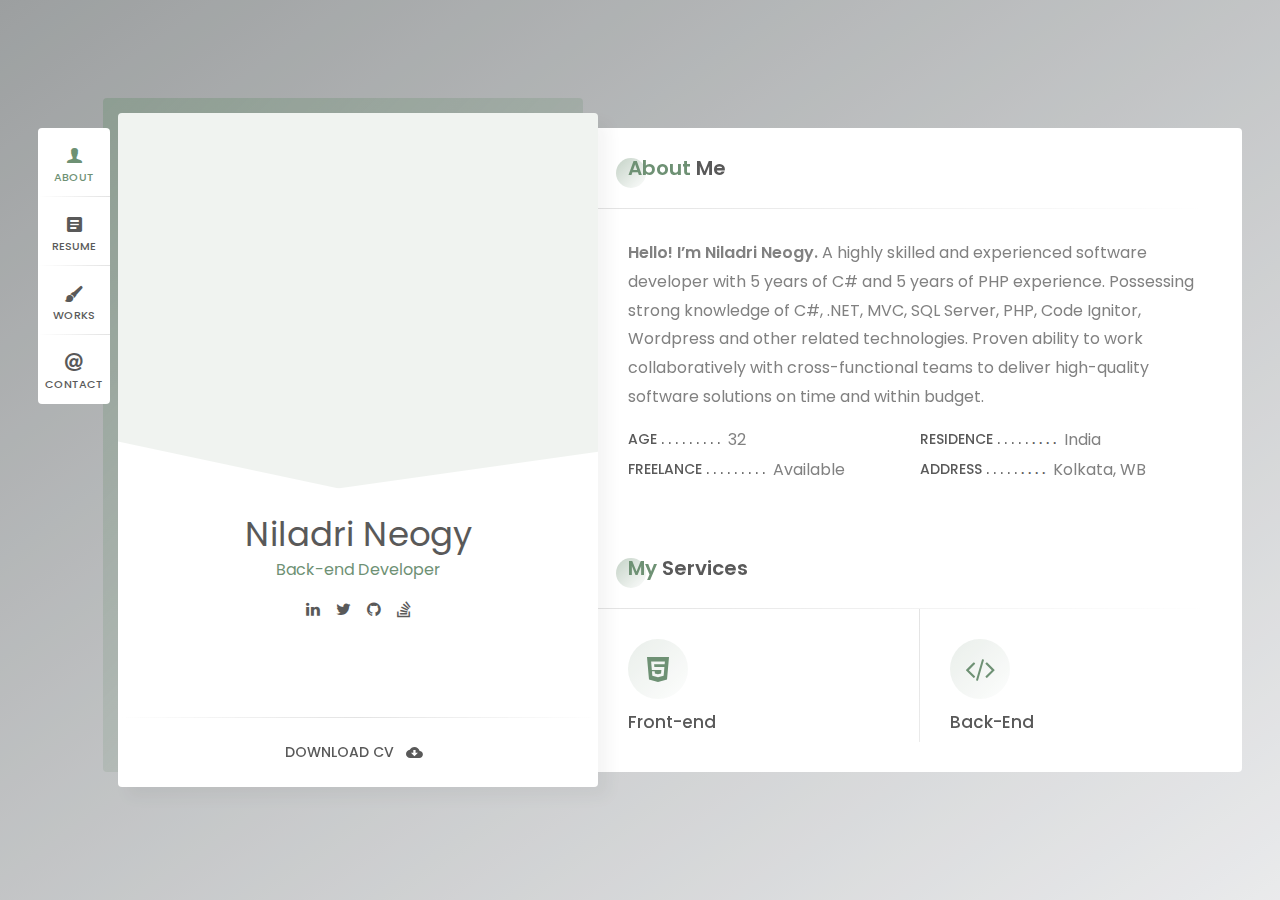
==== index.html @ ae6e9193 "1st commit" ====
<!DOCTYPE html>
<html lang="en">
<head>
	
	<!--
		Basic
	-->
	<meta charset="UTF-8" />
	<meta http-equiv="X-UA-Compatible" content="IE=edge"> 
	<title>Niladri Neogy</title>
	<meta name="viewport" content="width=device-width, initial-scale=1, maximum-scale=1" />
	<meta name="description" content="Niladri Neogy, a Web developer from kolkata" />
	<meta name="keywords" content="niladri, Niladri, niladari, Freelancer, developer, portfolio" />
	<meta name="author" content="Niladri" />
	
	<!--
		Load Fonts
	-->
	<link href="https://fonts.googleapis.com/css?family=Poppins:100,100i,200,200i,300,300i,400,400i,500,500i,600,600i,700,700i,800,800i,900,900i" rel="stylesheet">
	
	<!--
		Load CSS
	-->
	<link rel="stylesheet" href="css/basic.css" />
	<link rel="stylesheet" href="css/layout.css" />
	<!-- <link rel="stylesheet" href="css/blogs.css" /> -->
	<link rel="stylesheet" href="css/ionicons.css" />
	<link rel="stylesheet" href="css/magnific-popup.css" />
	<link rel="stylesheet" href="css/animate.css" />
	<!-- <link rel="stylesheet" href="css/owl.carousel.css" /> -->
	
	<link rel="stylesheet" href="https://cdnjs.cloudflare.com/ajax/libs/font-awesome/4.7.0/css/font-awesome.min.css">

	<!--
		Background Gradient
	-->
	<link rel="stylesheet" href="css/gradient.css" />
	
	<!--
		Template New-Skin
	-->
	<link rel="stylesheet" href="css/new-skin/new-skin.css" />

	<!--
		Template RTL
	-->
	<!--<link rel="stylesheet" href="css/rtl.css" />-->
	
	<!--
		Template Colors
	-->
	<link rel="stylesheet" href="css/demos/demo-3-colors.css" />
	<!--<link rel="stylesheet" href="css/template-colors/blue.css" />-->
	<!--<link rel="stylesheet" href="css/template-colors/orange.css" />-->
	<!--<link rel="stylesheet" href="css/template-colors/pink.css" />-->
	<!--<link rel="stylesheet" href="css/template-colors/purple.css" />-->
	<!--<link rel="stylesheet" href="css/template-colors/red.css" />-->

	<!--
		Template Dark
	-->
	<link rel="stylesheet" href="css/new-skin/classic-skin.css" />
	<!-- <link rel="stylesheet" href="css/template-dark/dark.css" /> -->
	

	<!--[if lt IE 9]>
	<script src="http://css3-mediaqueries-js.googlecode.com/svn/trunk/css3-mediaqueries.js"></script>
	<script src="http://html5shim.googlecode.com/svn/trunk/html5.js"></script>
	<![endif]-->
	
	<!--
		Favicons
	-->
	<link rel="shortcut icon" href="images/favicons/favicon.ico">
	


</head>

<body>
	<div class="page new-skin">
		
		<!-- preloader -->
		<div class="preloader">
			<div class="centrize full-width">
				<div class="vertical-center">
					<div class="spinner">
						<div class="double-bounce1"></div>
						<div class="double-bounce2"></div>
					</div>
				</div>
			</div>
		</div>

		<!-- background -->
		<div class="background gradient">
			<ul class="bg-bubbles">
      <li></li>
      <li></li>
      <li></li>
      <li></li>
      <li></li>
      <li></li>
      <li></li>
      <li></li>
      <li></li>
      <li></li>
    </ul>
		</div>

		<!--
			Container
		-->
		<div class="container opened" data-animation-in="fadeInUp" data-animation-out="fadeOutUp">

			<!--
				Header
			-->
			<header class="header">

				<!-- header profile -->
				<div class="profile">						
					<div class="title">Niladri Neogy</div>
					<div class="subtitle subtitle-typed">
						<div class="typing-title">
							<p>Back-end Developer</p>
							<p>C# Developer</p>
							<p>PHP Developer</p>
							<p>Freelancer</p>
							<p>Programmer</p>
						</div>
					</div>
				</div>

				<!-- menu btn -->
				<!--<a href="#" class="menu-btn"><span></span></a>-->

				<!-- menu -->
				<div class="top-menu">
					<ul>
						<li class="active">
							<a href="#about-card">
								<span class="icon ion-person"></span>
								<span class="link">About</span>
							</a>
						</li>
						<li>
							<a href="#resume-card">
								<span class="icon ion-android-list"></span>
								<span class="link">Resume</span>
							</a>
						</li>
						<li>
							<a href="#works-card">
								<span class="icon ion-paintbrush"></span>
								<span class="link">Works</span>
							</a>
						</li>
						<!-- <li>
							<a href="#blog-card">
								<span class="icon ion-chatbox-working"></span>
								<span class="link">Blog</span>
							</a>
						</li> -->
						<li>
							<a href="#contacts-card">
								<span class="icon ion-at"></span>
								<span class="link">Contact</span>
							</a>
						</li>
					</ul>
				</div>

			</header>

			<!--
				Card - Started
			-->
			<div class="card-started" id="home-card">

				<!--
					Profile
				-->
				<div class="profile no-photo">

					<!-- profile image -->
					<!-- <div class="slide" style="background-image: url(images/profile2.jpg);"></div> -->
					<div class="slide" style="background-image: url(images/Niladri.jpg);"></div>

					<!-- profile titles -->
					<div class="title">Niladri Neogy</div>
					<!--<div class="subtitle">Web Designer</div>-->
					<div class="subtitle subtitle-typed">
						<div class="typing-title">
							<p>Back-end Developer</p>
							<p>C# Developer</p>
							<p>PHP Developer</p>
							<p>Freelancer</p>
							<p>Programmer</p>
							<p>Front-end Developer</p>
						</div>
					</div>

					<!-- profile socials -->
					<div class="social">
						<a target="_blank" href="https://www.linkedin.com/in/niladri-neogy-2120824b/"><span class="fa fa-linkedin"></span></a>
						<a target="_blank" href="https://twitter.com/"><span class="fa fa-twitter"></span></a>
						<a target="_blank" href="https://github.com/nilneo1990"><span class="fa fa-github"></span></a>
						<a target="_blank" href="https://stackoverflow.com/users/20175307/niladri-neogy"><span class="fa fa-stack-overflow"></span></a>
					</div>
					
					<!-- profile buttons -->
					<div class="lnks">
						<a href="Niladri Neogy.pdf" target="_blank" class="lnk">
							<span class="text">Download CV</span>
							<span class="ion ion-android-download"></span>
						</a>
						<!-- <a href="#contacts-card" class="lnk discover">
							<span class="text">Contact Me</span>
						</a> -->
					</div>

				</div>

			</div>

			<!-- 
				Card - About
			-->
			<div class="card-inner animated active" id="about-card">
				<div class="card-wrap">

					<!-- 
						About 
					-->
					<div class="content about">

						<!-- title -->
						<div class="title">About Me</div>

						<!-- content -->
						<div class="row">
							<div class="col col-d-6 col-t-6 col-m-12 border-line-v">
								<div class="text-box">
									<p>
										<strong>Hello! I’m Niladri Neogy.</strong>
										A highly skilled and experienced software developer with 5 years of C# and 5 years of PHP experience. Possessing strong knowledge of C#, .NET, MVC, SQL Server, PHP, Code Ignitor, Wordpress and other related technologies. Proven ability to work collaboratively with cross-functional teams to deliver high-quality software solutions on time and within budget.
									</p>
								</div>
							</div>
							<div class="col col-d-6 col-t-6 col-m-12 border-line-v">
								<div class="info-list">
									<ul>
										<li><strong>Age . . . . .</strong> 32</li>
										<li><strong>Residence . . . . .</strong> India</li>
										<li><strong>Freelance . . . . .</strong> Available</li>
										<li><strong>Address . . . . .</strong> Kolkata, WB</li>
									</ul>
								</div>
							</div>
							<div class="clear"></div>
						</div>

					</div>

					<!--
						Services
					-->
					<div class="content services">

						<!-- title -->
						<div class="title">My Services</div>

						<!-- content -->
						<div class="row service-items border-line-v">
							<!-- service item -->
							<div class="col col-d-6 col-t-6 col-m-12 border-line-h">
								<div class="service-item">
									<div class="icon">
										<span class="fa fa-html5"></span>
									</div>
									<div class="name">
										<span >
										Front-end								</span>
									</div>
									<div class="desc">
										<div >
											<p>A modern and mobile-ready website can help you achieve your marketing objectives.</p>
										</div>
									</div>
								</div>
							</div>
							<!-- service item -->
							<div class="col col-d-6 col-t-6 col-m-12 border-line-h">
								<div class="service-item">
									<div class="icon">
										<span class="fa fa-code"></span>
									</div>
									<div class="name">
										<span >
										Back-End								</span>
									</div>
									<div class="desc">
										<div >
											<p>UI/UX focus on the user, frontend focus on the settings of the user, and backend focus on the data.</p>
										</div>
									</div>
								</div>
							</div>
							<!-- service item -->
							<div class="col col-d-6 col-t-6 col-m-12 border-line-h">
								<div class="service-item">
									<div class="icon">
										<span class="fa fa-server"></span>
									</div>
									<div class="name">
										<span >
										Server Management								</span>
									</div>
									<div class="desc">
										<div >
											<p>Configure aws server for proper application hosting.</p>
										</div>
									</div>
								</div>
							</div>
							<!-- service item -->
							<div class="col col-d-6 col-t-6 col-m-12 border-line-h">
								<div class="service-item">
									<div class="icon">
										<span class="fa fa-shield"></span>
									</div>
									<div class="name">
										<span >
										Security								</span>
									</div>
									<div class="desc">
										<div >
											<p>Security consultants can check the code and scan for vulnerabilities.	</p>						
										</div>
									</div>
								</div>
							</div>
						</div>
						<div class="clear"></div>

					</div>

					
					<!--
						Fun Fact
					-->
					<div class="content fuct">

						<!-- title -->
						<div class="title">Other Fact</div>

						<!-- content -->
						<div class="row fuct-items">

							<!-- fuct item -->
							<div class="col col-d-3 col-t-3 col-m-6 border-line-v">
								<div class="fuct-item">
									<div class="icon"><span class="fa fa-music"></span></div>
									<div class="name">15000 hours of gaming</div>
								</div>
							</div>

							<!-- fuct item -->
							<div class="col col-d-3 col-t-3 col-m-6 border-line-v">
								<div class="fuct-item">
									<div class="icon"><span class="fa fa-trophy"></span></div>
									<div class="name">Scrum Master</div>
								</div>
							</div>

							<!-- fuct item -->
							<div class="col col-d-3 col-t-3 col-m-6 border-line-v">
								<div class="fuct-item">
									<div class="icon"><span class="fa fa-thumbs-up"></span></div>
									<div class="name">1 000 Glass of Thums Up</div>
								</div>
							</div>

							<!-- fuct item -->
							<div class="col col-d-3 col-t-3 col-m-6 border-line-v">
								<div class="fuct-item">
									<div class="icon"><span class="fa fa-motorcycle"></span></div>
									<div class="name">Bike Rider</div>
								</div>
							</div>

							<div class="clear"></div>
						</div>

					</div>

				</div>
			</div>

			<!--
				Card - Resume
			-->
			<div class="card-inner" id="resume-card">
				<div class="card-wrap">

					<!--
						Resume
					-->
					<div class="content resume">

						<!-- title -->
						<div class="title">Resume</div>

						<!-- content -->
						<div class="row">

							<!-- experience -->
							<div class="col col-d-6 col-t-6 col-m-12 border-line-v">
								<div class="resume-title border-line-h">
									<div class="icon"><i class="fa fa-briefcase"></i></div>
									<div class="name">Experience</div>
								</div>
								<div class="resume-items">
									<div class="resume-item border-line-h active">
										<div class="date">Sep’18 – Present</div>
										<div class="name">Team Lead</div>
										<div class="company">Shriram Insight Share Broker Limited</div>
										<p>
											Lead C# team, deliver high-quality code, meet project deadlines.
										</p>
									</div>
									<div class="resume-item border-line-h">
										<div class="date">May’17 – Aug’18</div>
										<div class="name">Php Developer</div>
										<div class="company">Express Atmospheric Science and Research PVT. LTD</div>
										<p>
											Developed and maintained PHP web applications in a product company.
										</p>
									</div>
									<div class="resume-item">
										<div class="date">June’15 – April'17</div>
										<div class="name">Project Manager</div>
										<div class="company">4I BRANDZ</div>
										<p>
											Monitored technical aspects of the bank-end delivery for several projects.
										</p>
									</div>
									<div class="resume-item">
										<div class="date">Sept’13 – May’15</div>
										<div class="name">Member Software Trainee Engineer</div>
										<div class="company">Aasa Globsys</div>
										<p>
											Optimize website performance using latest technology.
										</p>
									</div>
								</div>
							</div>

							<!-- education -->
							<div class="col col-d-6 col-t-6 col-m-12 border-line-v">
								<div class="resume-title border-line-h">
									<div class="icon"><i class="fa fa-university"></i></div>
									<div class="name">Education</div>
								</div>
								<div class="resume-items">
									<div class="resume-item border-line-h">
										<div class="date">2009-2013</div>
										<div class="name">West Bengal University of Technology</div>
										<div class="company">Pailan College of Management and Technology</div>
										<p>
											Bachelor's Degree in Computer Science at Pailan College of Management and Technology, Kolkata, West Bengal
										</p>
									</div>
									<div class="resume-item border-line-h">
										<div class="date">2012 - 2013</div>
										<div class="name">J2EE Course</div>
										<div class="company">CMC Kolkata</div>
										<p>
											Coursework - Learning servlet, JSP
										</p>
									</div>
									<div class="resume-item border-line-h">
										<div class="date">2010 - 2011</div>
										<div class="name">Python Course</div>
										<div class="company">Kolakta</div>
										<p>
											Coursework - Learning Python programing language
										</p>
									</div>
									<div class="resume-item border-line-h">
										<div class="date">2010 - 2011</div>
										<div class="name">Web Course</div>
										<div class="company">Kolakta</div>
										<p>
											Coursework - Learning HTML, CSS, JavaScript
										</p>
									</div>
									
									
								</div>
							</div>

							<div class="clear"></div>
						</div>

					</div>

					<!--
						Skills
					-->
					<div class="content skills">

						<!-- title -->
						<div class="title">My Skills</div>
					
						<!-- content -->
						<div class="row">

							<!-- skill item -->
							<div class="col col-d-6 col-t-6 col-m-12 border-line-v">
								<div class="skills-list circles">
									<div class="skill-title border-line-h">
										<div class="icon"><i class="fa fa-code"></i></div>
										<div class="name">Coding</div>
									</div>
									<ul>
										<li> 
											<div class="name">C# / .Net</div>
											<div class="progress p90">
												<span>90%</span>
											</div>
										</li>
										<li> 
											<div class="name">PHP / MYSQL</div>
											<div class="progress p95">
												<span>95%</span>
											</div>
										</li>
										<li> 
											<div class="name">JavaScript</div>
											<div class="progress p80">
												<span>80%</span>
											</div>
										</li>
										<li> 
											<div class="name">HTML / CSS</div>
											<div class="progress p85">
												<span>85%</span>
											</div>
										</li>
									</ul>
								</div>
							</div>

							<!-- skill item -->
							<div class="col col-d-6 col-t-6 col-m-12 border-line-v">
								<div class="skills-list list">
									<div class="skill-title border-line-h">
										<div class="icon"><i class="fa fa-list"></i></div>
										<div class="name">Knowledge</div>
									</div>
									<ul>
										<li> 
											<div class="name">Website hosting</div>
										</li>
										<li> 
											<div class="name">C# / PHP Development</div>
										</li>
										<li> 
											<div class="name">AWS Server Management</div>
										</li>
										<li> 
											<div class="name">SEO Optimize</div>
										</li>
										<li> 
											<div class="name">Responsive and mobile-ready</div>
										</li>
										<li> 
											<div class="name">HTML, CSS, jQuery</div>
										</li>
										<li> 
											<div class="name">Scrum Master</div>
										</li>
										<li> 
											<div class="name">Docker</div>
										</li>
									</ul>
								</div>
							</div>

							<!-- skill item -->
							<div class="col col-d-6 col-t-6 col-m-12 border-line-v">
								<div class="skills-list">
									<div class="skill-title border-line-h">
										<div class="icon"><i class="fa fa-paint-brush"></i></div>
										<div class="name">Front-end</div>
									</div>
									<ul>
										<li class="border-line-h"> 
											<div class="name">React</div>
											<div class="progress">
												<div class="percentage" style="width:50%;"></div>
											</div>
										</li>
										<li class="border-line-h"> 
											<div class="name">jQuery</div>
											<div class="progress">
												<div class="percentage" style="width:75%;"></div>
											</div>
										</li>
										<li>
											<div class="name">HTML</div>
											<div class="progress">
												<div class="percentage" style="width:85%;"></div>
											</div>
										</li>
									</ul>
								</div>
							</div>

							<!-- skill item -->
							<div class="col col-d-6 col-t-6 col-m-12 border-line-v">
								<div class="skills-list dotted">
									<div class="skill-title border-line-h">
										<div class="icon"><i class="fa fa-flag"></i></div>
										<div class="name">Languages</div>
									</div>
									<ul>
										<li class="border-line-h"> 
											<div class="name">English</div>
											<div class="progress">
												<div class="percentage" style="width:90%;"></div>
											</div>
										</li>
										<li class="border-line-h"> 
											<div class="name">Hindi</div>
											<div class="progress">
												<div class="percentage" style="width:75%;"></div>
											</div>
										</li>
										<li class="border-line-h"> 
											<div class="name">Bengali</div>
											<div class="progress">
												<div class="percentage" style="width:90%;"></div>
											</div>
										</li>
									</ul>
								</div>
							</div>
							
							<div class="clear"></div>
						</div>
						
					</div>

					<!-- Quote -->
					<div class="content quote">

						<!-- title -->
						<div class="title">
							<span >Quote</span>
						</div>

						<!-- content -->
						<!-- <div class="row">
							<div class="col col-d-12 col-t-12 col-m-12 border-line-v">
								<div class="revs-item">
									<div class="text">
										<div >
											Lorem ipsum dolor sit amet, consectetur adipiscing elit. Lorem ipsum dolor sit amet, consectetur adipiscing elit.							
										</div>
									</div>
									<div class="user">
										<div class="img">
											<img src="images/profile.png" alt="Ryan Adlard" />
										</div>
										<div class="info">
											<div class="name">Ryan Adlard</div>
											<div class="company">Web Designer</div>
										</div>
										<div class="clear"></div>
									</div>
								</div>
							</div>
							<div class="clear"></div>
						</div> -->

					</div>

				</div>
			</div>

			<!--
				Card - Works
			-->
			<div class="card-inner" id="works-card">
				<div class="card-wrap">

					<!--
						Works
					-->
					<div class="content works">

						<!-- title -->
						<div class="title">Freelance Works</div>

						<!-- filters -->
						<div class="filter-menu filter-button-group">
							<div class="f_btn active">
								<label><input type="radio" name="fl_radio" value="grid-item" />All</label>
							</div>
							<div class="f_btn">
								<label><input type="radio" name="fl_radio" value="c#" />C#</label>
							</div>
							<div class="f_btn">
								<label><input type="radio" name="fl_radio" value="php" />PHP</label>
							</div>
							<div class="f_btn">
								<label><input type="radio" name="fl_radio" value="api" />API</label>
							</div>
							<!-- <div class="f_btn">
								<label><input type="radio" name="fl_radio" value="music" />Music</label>
							</div>
							<div class="f_btn">
								<label><input type="radio" name="fl_radio" value="design" />Content</label>
							</div> -->
						</div>

						<!-- content -->
						<div class="row grid-items border-line-v">

							<!-- work item c# -->
							<div class="col col-d-6 col-t-6 col-m-12 grid-item c# border-line-h">
								<div class="box-item">
									<div class="image">
										<a href="images/works/GetClips.png" class="has-popup-image">
											<img src="images/works/GetClips_small.png" alt="" />
											<span class="info">
												<span class="ion ion-image"></span>
											</span>
										</a>
									</div>
									<div class="desc">
										<a href="images/works/GetClips.png" class="name has-popup-image">Twitch Clips downloader</a>
										<div class="category">C#</div>
									</div>
								</div>
							</div>

							<!-- work item php -->
							<div class="col col-d-6 col-t-6 col-m-12 grid-item php border-line-h">
								<div class="box-item">
									<div class="image">
										<a href="images/works/Hiseb.png" class="has-popup-video">
											<img src="images/works/Hiseb_login.png" alt="" />
											<span class="info">
												<span class="ion ion-videocamera"></span>
											</span>
										</a>
									</div>
									<div class="desc">
										<a href="images/works/Hiseb.png" class="name has-popup-video">Accounting Application</a>
										<div class="category">PHP</div>
									</div>
								</div>
							</div>

							<!-- work item music -->
							<div class="col col-d-6 col-t-6 col-m-12 grid-item music border-line-h">
								<div class="box-item">
									<div class="image">
										<a href="https://w.soundcloud.com/player/?visual=true&url=http%3A%2F%2Fapi.soundcloud.com%2Ftracks%2F221650664&show_artwork=true" class="has-popup-music">
											<img src="images/works/work3.jpg" alt="" />
											<span class="info">
												<span class="ion ion-music-note"></span>
											</span>
										</a>
									</div>
									<div class="desc">
										<a href="index-new-demo-3.html#" class="name has-popup">Staircase</a>
										<div class="category">Music</div>
									</div>
								</div>
							</div>

							<!-- work item design -->
							<div class="col col-d-6 col-t-6 col-m-12 grid-item design border-line-h">
								<div class="box-item">
									<div class="image">
										<a href="#popup-1" class="has-popup-media">
											<img src="images/works/work4.jpg" alt="" />
											<span class="info">
												<span class="ion ion-images"></span>
											</span>
										</a>
									</div>
									<div class="desc">
										<a href="index.html#popup-1" class="name has-popup-media">Mobile Application</a>
										<div class="category">Content</div>
									</div>
									<div id="popup-1" class="popup-box mfp-fade mfp-hide">
										<div class="content">
											<div class="image">
												<!-- <img src="images/works/work4.jpg" alt=""> -->
											</div>
											<div class="desc">
												<div class="post-box">
													<h1>Mobile Application</h1>						
													<div class="blog-detail">Design</div>
													<div class="blog-content">
														<p>
															So striking at of to welcomed resolved. Northward by described up household therefore 
															attention. Excellence decisively nay man yet impression for contrasted remarkably.
														</p>
														<p>
															Forfeited you engrossed but gay sometimes explained. Another as studied it to evident. 
															Merry sense given he be arise. Conduct at an replied removal an amongst. Remaining 
															determine few her two cordially admitting old.
														</p>
														<blockquote>
															Vestibulum ante ipsum primis in faucibus orci luctus et ultrices posuere cubilia 
															Curae; Pellentesque suscipit.
														</blockquote>
														<p>
															Tiled say decay spoil now walls meant house. My mr interest thoughts screened of outweigh 
															removing. Evening society musical besides inhabit ye my. Lose hill well up will he over on. 
															Increasing sufficient everything men him admiration unpleasing sex.
														</p>
														<ul class="list-style">
															<li>Greatest properly off ham exercise all.</li>
															<li>Unsatiable invitation its possession nor off.</li>
															<li>All difficulty estimating unreserved increasing the solicitude.</li>
														</ul>
														<p>
															Unpleasant astonished an diminution up partiality. Noisy an their of meant. Death means 
															up civil do an offer wound of.
														</p>
													</div>
													<a href="index-new-demo-3.html#" class="button">
														<span class="text">View Project</span>
														<span class="arrow"></span>
													</a>
												</div>
											</div>
										</div>
									</div>
								</div>
							</div>

							<!-- work item photo -->
							<div class="col col-d-6 col-t-6 col-m-12 grid-item gallery border-line-h">
								<div class="box-item">
									<div class="image">
										<a href="index-new-demo-3.html#gallery-1" class="has-popup-gallery">
											<img src="images/works/work5.jpg" alt="" />
											<span class="info">
												<span class="ion ion-images"></span>
											</span>
										</a>
										<div id="gallery-1" class="mfp-hide">
											<a href="images/works/work6.jpg"></a>
											<a href="images/works/work1.jpg"></a>
											<a href="images/works/work5.jpg"></a>
										</div>
									</div>
									<div class="desc">
										<a href="images/works/work5.jpg" class="name has-popup-image">Gereal Travels</a>
										<div class="category">Gallery</div>
									</div>
								</div>
							</div>

							<!-- work item music -->
							<div class="col col-d-6 col-t-6 col-m-12 grid-item music border-line-h">
								<div class="box-item">
									<div class="image">
										<a href="https://w.soundcloud.com/player/?visual=true&url=http%3A%2F%2Fapi.soundcloud.com%2Ftracks%2F221650664&show_artwork=true" class="has-popup-music">
											<img src="images/works/work8.jpg" alt="" />
											<span class="info">
												<span class="ion ion-music-note"></span>
											</span>
										</a>
									</div>
									<div class="desc">
										<a href="index-new-demo-3.html#" class="name has-popup">Daylight Entrance</a>
										<div class="category">Music</div>
									</div>
								</div>
							</div>

							<!-- work item video -->
							<div class="col col-d-6 col-t-6 col-m-12 grid-item video border-line-h">
								<div class="box-item">
									<div class="image">
										<a href="https://vimeo.com/97102654" class="has-popup-video">
											<img src="images/works/work6.jpg" alt="" />
											<span class="info">
												<span class="ion ion-videocamera"></span>
											</span>
										</a>
									</div>
									<div class="desc">
										<a href="https://vimeo.com/97102654" class="name has-popup-video">Architecture</a>
										<div class="category">Video</div>
									</div>
								</div>
							</div>

							<!-- work item design -->
							<div class="col col-d-6 col-t-6 col-m-12 grid-item design border-line-h">
								<div class="box-item">
									<div class="image">
										<a href="index-new-demo-3.html#popup-2" class="has-popup-media">
											<img src="images/works/work7.jpg" alt="" />
											<span class="info">
												<span class="ion ion-images"></span>
											</span>
										</a>
									</div>
									<div class="desc">
										<a href="index-new-demo-3.html#popup-2" class="name has-popup-media">Social Website</a>
										<div class="category">Content</div>
									</div>
									<div id="popup-2" class="popup-box mfp-fade mfp-hide">
										<div class="content">
											<div class="image">
												<img src="images/works/work7.jpg" alt="">
											</div>
											<div class="desc">
												<div class="post-box">
													<h1>Mobile Application</h1>						
													<div class="blog-detail">Design</div>
													<div class="blog-content">
														<p>
															So striking at of to welcomed resolved. Northward by described up household therefore 
															attention. Excellence decisively nay man yet impression for contrasted remarkably.
														</p>
														<p>
															Forfeited you engrossed but gay sometimes explained. Another as studied it to evident. 
															Merry sense given he be arise. Conduct at an replied removal an amongst. Remaining 
															determine few her two cordially admitting old.
														</p>
														<blockquote>
															Vestibulum ante ipsum primis in faucibus orci luctus et ultrices posuere cubilia 
															Curae; Pellentesque suscipit.
														</blockquote>
														<p>
															Tiled say decay spoil now walls meant house. My mr interest thoughts screened of outweigh 
															removing. Evening society musical besides inhabit ye my. Lose hill well up will he over on. 
															Increasing sufficient everything men him admiration unpleasing sex.
														</p>
														<ul class="list-style">
															<li>Greatest properly off ham exercise all.</li>
															<li>Unsatiable invitation its possession nor off.</li>
															<li>All difficulty estimating unreserved increasing the solicitude.</li>
														</ul>
														<p>
															Unpleasant astonished an diminution up partiality. Noisy an their of meant. Death means 
															up civil do an offer wound of.
														</p>
													</div>
													<a href="index-new-demo-3.html#" class="button">
														<span class="text">View Project</span>
														<span class="arrow"></span>
													</a>
												</div>
											</div>
										</div>
									</div>
								</div>
							</div>

							<div class="clear"></div>
						</div>

					</div>

				</div>
			</div>

			<!--
				Card - Contacts
			-->
			<div class="card-inner contacts" id="contacts-card">
				<div class="card-wrap">

					<!--
						Conacts Info
					-->
					<div class="content contacts">

						<!-- title -->
						<div class="title">Get in Touch</div>

						<!-- content -->
						<div class="row">
							<div class="col col-d-12 col-t-12 col-m-12 border-line-v">
								<div class="map" id="map"></div>
								<div class="info-list">
									<ul>
										<li><strong>Address . . . . .</strong> London, UK</li>
										<li><strong>Email . . . . .</strong> adlard@example.com</li>
										<li><strong>Phone . . . . .</strong> +123 654 78900</li>
										<li><strong>Freelance . . . . .</strong> Available</li>
									</ul>
								</div>
							</div>
							<div class="clear"></div>
						</div>

					</div>

					<!--
						Contact Form
					-->
					<div class="content contacts">

						<!-- title -->
						<div class="title">Contact Form</div>

						<!-- content -->
						<div class="row">
							<div class="col col-d-12 col-t-12 col-m-12 border-line-v">
								<div class="contact_form">
									<form id="cform" method="post">
										<div class="row">
											<div class="col col-d-6 col-t-6 col-m-12">
												<div class="group-val">
													<input type="text" name="name" placeholder="Full Name" />
												</div>
											</div>
											<div class="col col-d-6 col-t-6 col-m-12">
												<div class="group-val">
													<input type="text" name="email" placeholder="Email Address" />
												</div>
											</div>
											<div class="col col-d-12 col-t-12 col-m-12">
												<div class="group-val">
													<textarea name="message" placeholder="Your Message"></textarea>
												</div>
											</div>
										</div>
										<div class="align-left">
											<a href="index-new-demo-3.html#" class="button" onclick="$('#cform').submit(); return false;">
												<span class="text">Send Message</span>
												<span class="arrow"></span>
											</a>
										</div>
									</form>
									<div class="alert-success">
										<p>Thanks, your message is sent successfully.</p>
									</div>
								</div>
							</div>
							<div class="clear"></div>
						</div>

					</div>

				</div>
			</div>

		</div>

	<!--
		jQuery Scripts
	-->
	<script src="js/jquery.min.js"></script>
	<script src="js/jquery.validate.js"></script>
	<script src="js/jquery.magnific-popup.js"></script>
	<script src="js/imagesloaded.pkgd.js"></script>
	<script src="js/isotope.pkgd.js"></script>
	<script src="js/jquery.slimscroll.js"></script>
	<script src="js/owl.carousel.js"></script>
	<script src="js/typed.js"></script>
	
	<!--
		Google map api
	-->
	<!-- <script src="https://maps.googleapis.com/maps/api/js?key=AIzaSyDz2w7HUaWudHwd7AWQpCL48Qs050WOn9s"></script> -->
	
	<!--
		Main Scripts
	-->
	<script src="js/scripts.js"></script>
	
</body>
</html>
---- css/basic.css ----
.container,.page{position:absolute}.row .col,body{font-size:14px}.button,.lnk,a,a:hover{text-decoration:none}.button:hover,.button:hover .ion,.lnk:hover,.lnk:hover .ion,a:hover{color:#78cc6d}li,ol,ol ol,ol ul,ul,ul ol,ul ul{margin-bottom:0}body,code{background:#d8dbe2}td,th{padding:12px 15px;text-align:left}a,body,td{color:#626262}body,button,input,textarea{margin:0;font-family:Poppins;padding:0}.row .col,button{vertical-align:top}button,td,th{text-align:left}blockquote,body,code,h1,h2,h3,h4,h5,h6,label,legend{font-family:Poppins}body,fieldset,p,table{padding:0}.clear,.row:after{clear:both}html{margin-right:0!important}body{border:none;letter-spacing:0;font-weight:400;-webkit-font-smoothing:antialiased;-webkit-text-size-adjust:100%}.button,.lnk,strong,th{font-weight:500}.page{overflow:hidden;width:100%;height:100%}*{box-sizing:border-box;-webkit-box-sizing:border-box}.container{margin:-300px 0 0 -240px;top:50%;left:50%;width:480px;height:600px;transform:translateX(0);-webkit-transform:translateX(0);-moz-transform:translateX(0);-o-transform:translateX(0);transition:.4s;-moz-transition:.4s;-webkit-transition:.4s;-o-transition:.4s}.container.opened{transform:translateX(-240px);-webkit-transform:translateX(-240px);-moz-transform:translateX(-240px);-o-transform:translateX(-240px)}@media (max-width:1072px){.container{margin:-300px 0 0 -220px;width:440px}.container.opened{transform:translateX(-204px);-webkit-transform:translateX(-204px);-moz-transform:translateX(-204px);-o-transform:translateX(-204px)}}.background{position:fixed;top:0;left:0;width:100%;height:100%;background-position:center center;background-repeat:no-repeat;background-size:cover;background-color:rgba(120,204,109,.4)}.row,.row .col{position:relative}.row{margin:0 -20px;font-size:0}.row .col{padding:20px;display:inline-block}.row .col .col{padding-top:0;padding-bottom:20px}@media (min-width:1024px){.row .col.col-d-12{width:99.996%}.row .col.col-d-11{width:91.663%}.row .col.col-d-10{width:83.333%}.row .col.col-d-9{width:74.997%}.row .col.col-d-8{width:66.664%}.row .col.col-d-7{width:58.331%}.row .col.col-d-6{width:49.998%}.row .col.col-d-5{width:41.665%}.row .col.col-d-4{width:33.332%}.row .col.col-d-3{width:24.999%}.row .col.col-d-2{width:16.666%}.row .col.col-d-1{width:8.333%}}@media (max-width:1023px){.page{overflow:visible}.container{margin:0 auto;position:relative;top:83px;left:0;width:auto;max-width:540px;height:auto;transform:none;-webkit-transform:none;-moz-transform:none;-o-transform:none}.container.opened{transform:none;-webkit-transform:none;-moz-transform:none;-o-transform:none}.row .col.col-t-12{width:99.996%}.row .col.col-t-11{width:91.663%}.row .col.col-t-10{width:83.333%}.row .col.col-t-9{width:74.997%}.row .col.col-t-8{width:66.664%}.row .col.col-t-7{width:58.331%}.row .col.col-t-6{width:49.998%}.row .col.col-t-5{width:41.665%}.row .col.col-t-4{width:33.332%}.row .col.col-t-3{width:24.999%}.row .col.col-t-2{width:16.666%}.row .col.col-t-1{width:8.333%}}@media (max-width:560px){.container{margin:0 5px;top:78px;width:auto;max-width:100%}.row .col.col-m-12{width:99.996%}.row .col.col-m-11{width:91.663%}.row .col.col-m-10{width:83.333%}.row .col.col-m-9{width:74.997%}.row .col.col-m-8{width:66.664%}.row .col.col-m-7{width:58.331%}.row .col.col-m-6{width:49.998%}.row .col.col-m-5{width:41.665%}.row .col.col-m-4{width:33.332%}.row .col.col-m-3{width:24.999%}.row .col.col-m-2{width:16.666%}.row .col.col-m-1{width:8.333%}}.row:after{content:'';display:block}.border-line-v:before{content:'';position:absolute;left:0;top:0;width:1px;height:100%;background:-moz-radial-gradient(top,ellipse cover,rgba(197,202,213,.7) 0,rgba(255,255,255,0) 70%);background:-webkit-radial-gradient(top,ellipse cover,rgba(197,202,213,.7) 0,rgba(255,255,255,0) 70%);background:radial-gradient(ellipse at top,rgba(197,202,213,.7) 0,rgba(255,255,255,0) 70%)}.border-line-h:after{content:'';position:absolute;left:0;bottom:0;width:100%;height:1px;background:-moz-radial-gradient(left,ellipse cover,rgba(197,202,213,.7) 0,rgba(255,255,255,0) 70%);background:-webkit-radial-gradient(left,ellipse cover,rgba(197,202,213,.7) 0,rgba(255,255,255,0) 70%);background:radial-gradient(ellipse at left,rgba(197,202,213,.7) 0,rgba(255,255,255,0) 70%)}.preloader{position:fixed;top:0;left:0;width:100%;height:100%;text-align:center;background:#fff;z-index:1000}.preloader .spinner{position:relative;display:inline-block;width:40px;height:40px}.preloader .spinner .double-bounce1,.preloader .spinner .double-bounce2{position:absolute;top:0;left:0;width:100%;height:100%;background:#78cc6d;opacity:1;-webkit-animation:2s ease-in-out infinite sk-bounce;animation:2s ease-in-out infinite sk-bounce;border-radius:50%;-moz-border-radius:50%;-webkit-border-radius:50%;-khtml-border-radius:50%}.button,.lnk,td,th{border:none}.preloader .spinner .double-bounce2{-webkit-animation-delay:-1s;animation-delay:-1s;opacity:.1}h1,h2,h3,h4,h5,h6{margin:0 0 5px;font-size:25px;color:#171717;line-height:33px;font-weight:500}h2{font-size:24px}h3{font-size:22px}h4{font-size:20px}h5{font-size:18px}h6{font-size:16px}p{font-size:14px;line-height:1.6;margin:0 0 20px}.lnks{position:absolute;bottom:0;left:0;width:100%;height:70px;z-index:10}.lnks:before{content:'';position:absolute;left:0;top:0;width:100%;height:1px;background:-moz-radial-gradient(left,ellipse cover,rgba(197,202,213,.7) 0,rgba(255,255,255,0) 70%);background:-webkit-radial-gradient(left,ellipse cover,rgba(197,202,213,.7) 0,rgba(255,255,255,0) 70%);background:radial-gradient(ellipse at left,rgba(197,202,213,.7) 0,rgba(255,255,255,0) 70%)}.button,.lnk{position:relative;float:left;width:50%;height:70px;line-height:70px;font-size:12px;color:#171717;text-align:center;text-transform:uppercase}.button:before,.lnk:before{content:'';position:absolute;right:0;top:0;width:1px;height:100%;background:-moz-radial-gradient(top,ellipse cover,rgba(197,202,213,.7) 0,rgba(255,255,255,0) 70%);background:-webkit-radial-gradient(top,ellipse cover,rgba(197,202,213,.7) 0,rgba(255,255,255,0) 70%);background:radial-gradient(ellipse at top,rgba(197,202,213,.7) 0,rgba(255,255,255,0) 70%)}.button .arrow,.button .ion,.lnk .arrow,.lnk .ion{margin:0 0 0 8px;position:relative;top:-2px;display:inline-block;vertical-align:middle;font-size:18px;transition:.3s;-moz-transition:.3s;-webkit-transition:.3s;-o-transition:.3s}.button .arrow,.lnk .arrow{top:-1px;width:14px;height:2px}.button .arrow:after,.button .arrow:before,.lnk .arrow:after,.lnk .arrow:before{content:'';position:absolute;left:0;top:0;width:100%;height:100%;background:#171717;transition:.3s;-moz-transition:.3s;-webkit-transition:.3s;-o-transition:.3s}.button .arrow:after,.lnk .arrow:after{left:auto;top:auto;right:0;bottom:3px;width:8px;height:2px;transform:rotate(45deg);-webkit-transform:rotate(45deg);-moz-transform:rotate(45deg);-o-transform:rotate(45deg)}.button .text,.lnk .text{transition:.3s;-moz-transition:.3s;-webkit-transition:.3s;-o-transition:.3s}.button:last-child:before,.lnk:last-child:before{display:none}.button:hover .arrow:after,.button:hover .arrow:before,.lnk:hover .arrow:after,.lnk:hover .arrow:before{background:#78cc6d}.button{display:inline-block;float:none;width:auto}a{opacity:1;outline:0}ol,ul{list-style:none;margin-top:0;padding-left:0}code{font-size:16px;margin:20px 0;padding:10px 20px}table{width:100%;margin:30px 0;border-collapse:collapse}th{border-bottom:1px solid #d8dbe2;color:#171717}td{border-bottom:1px solid #d8dbe2}button,input,textarea{display:block;font-size:13px;width:100%;height:60px;color:#171717;background:0 0;border:none;border-bottom:1px solid #d8dbe2;-webkit-appearance:none;-moz-appearance:none;appearance:none;resize:none;outline:0;transition:.3s;-moz-transition:.3s;-webkit-transition:.3s;-o-transition:.3s;border-radius:0;-moz-border-radius:0;-webkit-border-radius:0px;-khtml-border-radius:0px}button:focus,input:focus,textarea:focus{color:#171717;border-bottom:1px solid #78cc6d}textarea{padding:15px 0;height:80px}button{width:auto;display:inline-block;color:#171717;border-bottom:1px solid #d8dbe2;cursor:pointer}button:hover{border-bottom:1px solid #78cc6d}label,legend{display:block;padding-bottom:10px;font-size:14px}fieldset{border-width:0}input[type=checkbox],input[type=radio]{display:inline}::-webkit-input-placeholder{color:#999}:-moz-placeholder{color:#999}::-moz-placeholder{color:#999}:-ms-input-placeholder{color:#999}input:focus::-webkit-input-placeholder,textarea:focus::-webkit-input-placeholder{color:#171717}input:focus:-moz-placeholder,textarea:focus:-moz-placeholder{color:#171717}input:focus::-moz-placeholder,textarea:focus::-moz-placeholder{color:#171717}input:focus:-ms-input-placeholder,textarea:focus:-ms-input-placeholder{color:#171717}input.error,textarea.error{border-bottom:1px solid red!important}label.error{display:none!important}input.error::-moz-placeholder,textarea.error::-moz-placeholder{color:red}input.error:-moz-placeholder,textarea.error:-moz-placeholder{color:red}input.error:-ms-input-placeholder,textarea.error:-ms-input-placeholder{color:red}input.error::-webkit-input-placeholder,textarea.error::-webkit-input-placeholder{color:red}.align-center{text-align:center!important}.align-right{text-align:right!important}.align-left{text-align:left!important}.pull-right{float:right!important}.pull-left{float:left!important}.pull-none{float:none!important}.full-width{max-width:100%!important;width:100%!important}.full-max-width{max-width:100%!important;width:auto!important}.centrize{display:table!important;table-layout:fixed!important;height:100%!important;position:relative!important}.vertical-bottom,.vertical-center,.vertical-top{display:table-cell!important}.vertical-center{vertical-align:middle!important}.vertical-top{vertical-align:top!important}.vertical-bottom{vertical-align:bottom!important}.text-uppercase{text-transform:uppercase!important}.text-lowercase{text-transform:lowercase!important}.text-capitalize{text-transform:capitalize!important}.text-regular{font-weight:400!important}.text-bold{font-weight:700!important}.text-italic{font-style:italic!important}.FlipIn{-webkit-backface-visibility:visible!important;backface-visibility:visible!important;-webkit-animation-duration:.7s!important;animation-duration:.7s!important;-webkit-animation-name:FlipIn;animation-name:FlipIn}@-webkit-keyframes FlipIn{from{-webkit-transform:perspective(400px) rotate3d(0,1,0,90deg);transform:perspective(400px) rotate3d(0,1,0,90deg);-webkit-animation-timing-function:ease-in;animation-timing-function:ease-in;opacity:0}60%{-webkit-transform:perspective(400px) rotate3d(0,1,0,0deg);transform:perspective(400px) rotate3d(0,1,0,0deg);opacity:1}80%{-webkit-transform:perspective(400px) rotate3d(0,1,0,-5deg);transform:perspective(400px) rotate3d(0,1,0,-5deg)}to{-webkit-transform:perspective(400px);transform:perspective(400px)}}@keyframes FlipIn{from{-webkit-transform:perspective(400px) rotate3d(0,1,0,90deg);transform:perspective(400px) rotate3d(0,1,0,90deg);-webkit-animation-timing-function:ease-in;animation-timing-function:ease-in;opacity:0}60%{-webkit-transform:perspective(400px) rotate3d(0,1,0,0deg);transform:perspective(400px) rotate3d(0,1,0,0deg);opacity:1}80%{-webkit-transform:perspective(400px) rotate3d(0,1,0,-5deg);transform:perspective(400px) rotate3d(0,1,0,-5deg)}to{-webkit-transform:perspective(400px);transform:perspective(400px)}}.FlipOut{-webkit-animation-duration:.7s!important;animation-duration:.7s!important;-webkit-backface-visibility:visible!important;backface-visibility:visible!important;-webkit-animation-name:FlipOut;animation-name:FlipOut}@-webkit-keyframes FlipOut{from{-webkit-transform:perspective(400px);transform:perspective(400px)}30%{-webkit-transform:perspective(400px) rotate3d(0,1,0,-5deg);transform:perspective(400px) rotate3d(0,1,0,-5deg);opacity:1}to{-webkit-transform:perspective(400px) rotate3d(0,1,0,90deg);transform:perspective(400px) rotate3d(0,1,0,90deg);opacity:0}}@keyframes FlipOut{from{-webkit-transform:perspective(400px);transform:perspective(400px)}30%{-webkit-transform:perspective(400px) rotate3d(0,1,0,-5deg);transform:perspective(400px) rotate3d(0,1,0,-5deg);opacity:1}to{-webkit-transform:perspective(400px) rotate3d(0,1,0,90deg);transform:perspective(400px) rotate3d(0,1,0,90deg);opacity:0}}@-webkit-keyframes sk-bounce{0%,100%{-webkit-transform:scale(0)}50%{-webkit-transform:scale(1)}}@keyframes sk-bounce{0%,100%{transform:scale(0);-webkit-transform:scale(0)}50%{transform:scale(1);-webkit-transform:scale(1)}}
---- css/layout.css ----
.header .menu-btn,.header .top-menu ul li a{position:relative;text-align:center;background:#fff}.header .profile .subtitle,.header .profile .title{text-overflow:ellipsis;white-space:nowrap;overflow:hidden}.header{position:absolute;left:-80px;top:15px;width:72px;z-index:100;text-align:center;opacity:1;visibility:visible;border-radius:4px;-moz-border-radius:4px;-webkit-border-radius:4px;-khtml-border-radius:4px}.header.active{opacity:1!important;visibility:visible!important}.header .menu-btn{margin-bottom:8px;display:block;height:72px;border-radius:4px;-webkit-border-radius:4px;z-index:2}.header .menu-btn span{margin-left:-13px;margin-top:-1px;position:absolute;left:50%;top:50%;display:block;width:26px;height:2px;background:#323232;transition:.3s;-moz-transition:.3s;-webkit-transition:.3s;-o-transition:.3s}.header .menu-btn span:after,.header .menu-btn span:before{content:'';position:absolute;left:0;top:-7px;width:80%;height:100%;background:#323232;transition:.3s;-moz-transition:.3s;-webkit-transition:.3s;-o-transition:.3s}.header .menu-btn span:after{top:auto;bottom:-7px;width:60%}.content-sidebar .main-menu ul li.page_item_has_children.current_page_ancestor>a:after,.content-sidebar .main-menu ul li.page_item_has_children.current_page_ancestor>a:before,.content-sidebar .main-menu ul li.page_item_has_children.current_page_item>a:after,.content-sidebar .main-menu ul li.page_item_has_children.current_page_item>a:before,.content-sidebar .main-menu ul li.page_item_has_children.current_page_parent>a:after,.content-sidebar .main-menu ul li.page_item_has_children.current_page_parent>a:before,.content-sidebar .main-menu ul li.page_item_has_children:hover>a:after,.content-sidebar .main-menu ul li.page_item_has_children:hover>a:before,.header .menu-btn:hover span,.header .menu-btn:hover span:after,.header .menu-btn:hover span:before,.resume-items .resume-item.active .date:before,.revs-carousel .owl-dot.active,.skills-list.dotted ul li .progress .da span{background:#78cc6d}.search-form input.search-submit,.search-form input.search-submit:hover{background:url(../images/android-search.png) center center/18px 18px no-repeat}.header .menu-btn:hover span:after,.header .menu-btn:hover span:before{width:100%}.header .top-menu{width:100%;font-size:0}.header .top-menu ul li{display:block;transition:color .3s;-moz-transition:color .3s;-webkit-transition:color .3s;-o-transition:color .3s}.header .top-menu ul li:first-child a{border-radius:4px 4px 0 0;-moz-border-radius:4px 4px 0 0;-webkit-border-radius:4px 4px 0 0;-khtml-border-radius:4px 4px 0 0}.header .top-menu ul li:last-child a{border-radius:0 0 4px 4px;-moz-border-radius:0 0 4px 4px;-webkit-border-radius:0 0 4px 4px;-khtml-border-radius:0 0 4px 4px;border:none}.alert-success,.card-started .profile.no-photo .image,.content-sidebar .main-menu ul li ul li:after,.content-sidebar .main-menu ul li ul li:before,.content-sidebar .screen-reader-text,.content-sidebar .widget tfoot,.content-sidebar span.screen-reader-text,.disable-sidebar .header .menu-btn,.header .top-menu ul li:last-child a:before,.no-sidebar .header .menu-btn,.skills-list.circles ul li .progress .percentage,.skills-list.list ul li .progress{display:none}.header .top-menu ul li a{overflow:hidden;display:block;color:#171717;padding:10px 0 14px;height:auto}.header .top-menu ul li a:before{content:'';position:absolute;left:0;bottom:0;width:100%;height:1px;background:-moz-radial-gradient(right,ellipse cover,rgba(197,202,213,.7) 0,rgba(255,255,255,0) 70%);background:-webkit-radial-gradient(right,ellipse cover,rgba(197,202,213,.7) 0,rgba(255,255,255,0) 70%);background:radial-gradient(ellipse at right,rgba(197,202,213,.7) 0,rgba(255,255,255,0) 70%)}.header .top-menu ul li a .icon{width:40px;font-size:20px;color:#171717;line-height:40px;border-radius:30px;-moz-border-radius:30px;-webkit-border-radius:30px;-khtml-border-radius:30px;transition:.3s;-moz-transition:.3s;-webkit-transition:.3s;-o-transition:.3s}.header .top-menu ul li a .link{display:block;font-size:11px;font-weight:500;text-transform:uppercase;transition:.3s;-moz-transition:.3s;-webkit-transition:.3s;-o-transition:.3s}.card-started .profile .social a:hover .fab,.card-started .profile .social a:hover .fas,.card-started .profile .social a:hover .ion,.content-sidebar .widget ul li a:hover,.content-sidebar h2.widget-title .first-letter::first-letter,.content-sidebar h2.widget-title .first-word,.content-sidebar h2.widget-title::first-letter,.content.works .filter-menu .f_btn.active,.header .top-menu ul li.active a,.header .top-menu ul li.active a .icon,.header .top-menu ul li.active a .link,.header .top-menu ul li:hover a,.header .top-menu ul li:hover a .icon,.header .top-menu ul li:hover a .link,.resume-items .resume-item.active .date{color:#78cc6d}.header .profile{padding:10px 62px 10px 18px;width:auto;height:64px;text-align:left;display:none}.header .profile .image{margin-right:14px;float:left;width:44px;font-size:0}.header .profile .image img,.revs-item .user .img img{width:100%;height:auto;border-radius:100%;-webkit-border-radius:100%}.header .profile .title{font-size:15px;color:#323232;font-weight:500}.header .profile .subtitle{font-size:12px;color:#78cc6d;line-height:14px;font-weight:400}@media (max-width:1023px){.header,.header .top-menu ul{display:flex;width:100%}.header{position:fixed;left:0;top:-4px;height:72px;align-items:center;justify-content:center}.header .top-menu{margin:0 auto;max-width:540px;display:flex;box-shadow:0 0 25px rgba(0,0,0,.05)}.header .top-menu ul li{display:block;width:100%}.header .top-menu ul li:first-child a{border-radius:4px 0 0 4px;-moz-border-radius:4px 0 0 4px;-webkit-border-radius:4px 0 0 4px;-khtml-border-radius:4px 0 0 4px}.header .top-menu ul li:last-child a{border-radius:0 4px 4px 0;-moz-border-radius:0 4px 4px 0;-webkit-border-radius:0 4px 4px 0;-khtml-border-radius:0 4px 4px 0}.header .top-menu ul li a:before{content:'';position:absolute;left:0;bottom:0;width:1px;height:100%;background:-moz-radial-gradient(top,ellipse cover,rgba(197,202,213,.7) 0,rgba(255,255,255,0) 70%);background:-webkit-radial-gradient(top,ellipse cover,rgba(197,202,213,.7) 0,rgba(255,255,255,0) 70%);background:radial-gradient(ellipse at top,rgba(197,202,213,.7) 0,rgba(255,255,255,0) 70%)}.header .top-menu ul li:last-child a:before{display:block}.disable-sidebar.no-sticky-menu .header .menu-btn,.no-sidebar .no-sticky-menu .header .menu-btn{height:62px;visibility:visible;opacity:1;display:block}}.card-started{position:relative;width:100%;height:600px;z-index:11;border-radius:4px;-moz-border-radius:4px;-webkit-border-radius:4px;-khtml-border-radius:4px}.card-started:before{content:'';position:absolute;top:0;left:0;width:100%;height:100%;box-shadow:10px 10px 15px rgba(0,0,0,.05);border-radius:0 0 4px;-moz-border-radius:0 0 4px;-webkit-border-radius:0 0 4px 0;-khtml-border-radius:0 0 4px 0}.card-started:after{content:'';position:absolute;left:-15px;top:-15px;width:100%;height:100%;background:-moz-linear-gradient(-45deg,rgba(120,204,109,.4) 0,rgba(120,204,109,.01) 100%);background:-webkit-linear-gradient(-45deg,rgba(120,204,109,.4) 0,rgba(120,204,109,.01) 100%);background:linear-gradient(135deg,rgba(120,204,109,.4) 0,rgba(120,204,109,.01) 100%);border-radius:4px;-moz-border-radius:4px;-webkit-border-radius:4px;-khtml-border-radius:4px}.card-started .profile{padding:210px 50px 50px;position:relative;height:100%;background:#fff;text-align:center;z-index:10;border-radius:4px;-moz-border-radius:4px;-webkit-border-radius:4px;-khtml-border-radius:4px}.card-started .profile.no-photo{padding-top:340px}.card-started .profile .slide{position:absolute;overflow:hidden;left:0;top:0;width:100%;height:300px;background-color:#626262;background-repeat:no-repeat;background-position:center center;background-size:cover;border-radius:4px 4px 0 0;-moz-border-radius:4px 4px 0 0;-webkit-border-radius:4px 4px 0 0;-khtml-border-radius:4px 4px 0 0}.card-started .profile .slide:after,.card-started .profile .slide:before{content:'';position:absolute;left:-25%;bottom:-198px;width:700px;height:200px;background:#fff;transform:rotate(12deg);-webkit-transform:rotate(12deg);-moz-transform:rotate(12deg);-o-transform:rotate(12deg)}.card-started .profile .image:before,.content .title:before{background:-moz-linear-gradient(-45deg,rgba(120,204,109,.4) 0,rgba(120,204,109,.01) 100%);background:-webkit-linear-gradient(-45deg,rgba(120,204,109,.4) 0,rgba(120,204,109,.01) 100%);content:''}.card-started .profile .slide:after{left:auto;right:-25%;transform:rotate(-6deg);-webkit-transform:rotate(-6deg);-moz-transform:rotate(-6deg);-o-transform:rotate(-6deg)}.card-started .profile .image{margin:0 0 20px;position:relative;display:inline-block;width:140px}.card-started .profile .image:before{position:absolute;top:10px;left:-10px;width:100%;height:100%;background:linear-gradient(135deg,rgba(120,204,109,.4) 0,rgba(120,204,109,.01) 100%);border-radius:100%;-moz-border-radius:100%;-webkit-border-radius:100%;-khtml-border-radius:100%}.card-started .profile .image img{position:relative;display:block;width:100%;height:auto;border:3px solid #fff;border-radius:100%;-moz-border-radius:100%;-webkit-border-radius:100%;-khtml-border-radius:100%}.card-started .profile .title{margin:0 0 10px;font-size:32px;color:#171717;line-height:32px;font-weight:400}.card-started .profile .subtitle{margin:0 0 15px;font-size:14px;color:#78cc6d;line-height:14px;font-weight:400}.card-started .profile .social a{margin:0 6px;display:inline-block;vertical-align:middle}.card-started .profile .social a .fab,.card-started .profile .social a .fas,.card-started .profile .social a .ion{font-size:16px;color:#171717;transition:.3s;-moz-transition:.3s;-webkit-transition:.3s;-o-transition:.3s}.card-started .profile .lnk.active.discover .arrow,.pricing-items .pricing-item .speed-basic{transform:scaleX(-1);-webkit-transform:scaleX(-1);-moz-transform:scaleX(-1);-o-transform:scaleX(-1)}.card-inner{padding:0;position:absolute;overflow:hidden;left:95%;top:15px;width:120%;height:570px;background:#fff;transform-origin:center left;opacity:0;visibility:hidden;z-index:8;border-radius:4px;-moz-border-radius:4px;-webkit-border-radius:4px;-khtml-border-radius:4px}.card-inner.animated{opacity:1;visibility:visible;z-index:9}.card-inner.active{opacity:1;visibility:visible;z-index:10}.card-inner.hidden{opacity:0;visibility:hidden;z-index:9}.card-inner:after,.card-inner:before{content:'';position:absolute;top:0;left:0;right:20px;height:20px;background:#fff;z-index:10}.card-inner:after{top:auto;bottom:0}.card-inner .card-wrap{padding:30px 30px 30px 60px;position:relative;overflow-x:hidden;height:100%}@media (max-width:1072px){.card-inner{width:115%}}@media (max-width:1023px){.card-inner{position:relative;margin:15px 0;left:0;top:0;width:auto;height:auto;opacity:1;visibility:visible}.card-inner .card-wrap{padding:30px 30px 30px 40px;overflow:visible;height:auto}.card-inner:last-child{margin-bottom:50px}.header .top-menu ul li a{padding-bottom:0;height:75px}}.content{margin:0 0 60px;position:relative}.content:last-child{margin-bottom:0}.content .title{margin:0 0 15px;padding:0 0 5px;position:relative;font-size:17px;color:#171717;line-height:21px;font-weight:500}.content .title:before{position:absolute;left:-12px;top:0;width:30px;height:30px;background:linear-gradient(135deg,rgba(120,204,109,.4) 0,rgba(120,204,109,.01) 100%);z-index:-1;border-radius:30px;-moz-border-radius:30px;-webkit-border-radius:30px;-khtml-border-radius:30px}.content .title:after{content:'';position:absolute;left:-60px;bottom:-15px;width:95%;height:1px;background:-moz-radial-gradient(left,ellipse cover,rgba(197,202,213,.7) 0,rgba(255,255,255,0) 70%);background:-webkit-radial-gradient(left,ellipse cover,rgba(197,202,213,.7) 0,rgba(255,255,255,0) 70%);background:radial-gradient(ellipse at left,rgba(197,202,213,.7) 0,rgba(255,255,255,0) 70%)}.info-list ul li{display:inline-block;width:48%;line-height:1.6}.info-list ul li strong{display:inline-block;font-size:13px;color:#171717;font-weight:500;text-transform:uppercase}.fuct-items,.pricing-items,.service-items{font-size:0}.content.works .grid-items.border-line-v:after,.service-items.border-line-v:after{margin:0 0 0 -1px;content:'';position:absolute;left:50%;top:0;width:1px;height:100%;background:-moz-radial-gradient(top,ellipse cover,rgba(197,202,213,.7) 0,rgba(255,255,255,0) 70%);background:-webkit-radial-gradient(top,ellipse cover,rgba(197,202,213,.7) 0,rgba(255,255,255,0) 70%);background:radial-gradient(ellipse at top,rgba(197,202,213,.7) 0,rgba(255,255,255,0) 70%)}.service-items .service-item{text-align:left}.service-items .service-item .icon{margin:0;width:60px;height:60px;text-align:center;font-size:32px;color:#78cc6d;background:-moz-linear-gradient(-45deg,rgba(120,204,109,.4) 0,rgba(120,204,109,.01) 100%);background:-webkit-linear-gradient(-45deg,rgba(120,204,109,.4) 0,rgba(120,204,109,.01) 100%);background:linear-gradient(135deg,rgba(120,204,109,.4) 0,rgba(120,204,109,.01) 100%);border-radius:60px;-moz-border-radius:60px;-webkit-border-radius:60px;-khtml-border-radius:60px}.fuct-items .fuct-item .icon .fab,.fuct-items .fuct-item .icon .fas,.fuct-items .fuct-item .icon .ion,.service-items .service-item .icon .fab,.service-items .service-item .icon .fas,.service-items .service-item .icon .ion{display:block;line-height:60px}.service-items .service-item .name{margin:15px 0 10px;font-size:13px;color:#171717;font-weight:500;text-transform:uppercase}.content-sidebar table,.mfp-wrap.popup-box-inline .desc .post-box .blog-content,.resume-items .resume-item p,.service-items .service-item p{margin:0}.pricing-items .pricing-item{padding:0 0 70px;text-align:center}.pricing-items .pricing-item .icon{margin:0 auto;width:40px;height:40px;text-align:center;font-size:32px;color:#78cc6d}.pricing-items .pricing-item .icon .fab,.pricing-items .pricing-item .icon .fas,.pricing-items .pricing-item .icon .ion,.resume-title .icon .fab,.resume-title .icon .fas,.resume-title .icon .ion,.skill-title .icon .fab,.skill-title .icon .fas,.skill-title .icon .ion{display:block;line-height:40px}.pricing-items .pricing-item .name{margin:0 0 30px;font-size:13px;color:#171717;font-weight:500;text-transform:uppercase}.pricing-items .pricing-item .amount{margin:0 0 25px}.pricing-items .pricing-item .amount .number{margin:0;position:relative;display:inline-block;vertical-align:middle;font-size:42px;line-height:26px;font-weight:500;color:#171717}.pricing-items .pricing-item .amount .dollar,.pricing-items .pricing-item .amount .period{margin:0 3px;position:relative;bottom:7px;display:inline-block;vertical-align:top;font-size:17px;font-weight:400;color:#171717}.pricing-items .pricing-item .amount .period{bottom:auto;top:7px;vertical-align:bottom;font-size:13px;color:#626262}.pricing-items .pricing-item .feature-list ul li{padding:5px 0;font-size:14px;color:#171717}.content-sidebar .widget ul li li:last-child,.pricing-items .pricing-item .feature-list ul li:last-child{border-bottom:none}.pricing-items .pricing-item .feature-list ul li.disable{text-decoration:line-through;opacity:.6}.pricing-items .pricing-item .feature-list ul li strong{margin:0 0 0 5px;padding:0 5px;display:inline-block;vertical-align:middle;font-size:12px;color:#171717;background:rgba(120,204,109,.4);font-weight:300;border-radius:2px;-moz-border-radius:2px;-webkit-border-radius:2px;-khtml-border-radius:2px}.pricing-items .pricing-item .lnks .lnk{float:none;width:100%;display:block}.fuct-items .fuct-item,.revs-carousel{position:relative;text-align:center}.fuct-items .fuct-item .icon{margin:0 auto;width:60px;height:60px;text-align:center;font-size:32px;color:#78cc6d}.fuct-items .fuct-item .name,.resume-items .resume-item .name{margin:0;font-size:13px;color:#171717;font-weight:500;text-transform:uppercase}.client-items{font-size:0;text-align:center}.client-items .client-item img{max-width:92px;opacity:.4}.resume-title,.skill-title{padding:0 0 20px;position:relative}.resume-items .resume-item:after,.resume-title:after,.skill-title:after,.skills-list ul li:after{left:-20px}.resume-title .icon,.skill-title .icon{position:relative;top:-15px;float:left;width:40px;height:40px;font-size:32px;color:#78cc6d;background:#fff}.resume-title .name,.skill-title .name{margin:0 0 0 40px;font-size:13px;line-height:13px;color:#171717;font-weight:500;text-transform:uppercase}.resume-items .resume-item,.skills-list ul li{position:relative;padding:20px 0}.resume-items .resume-item .date{margin:0 0 10px;padding:0;position:relative;display:inline-block;font-size:11px;line-height:18px;color:#d8dbe2;font-weight:500;text-transform:uppercase;border-radius:4px;-moz-border-radius:4px;-webkit-border-radius:4px;-khtml-border-radius:4px}.resume-items .resume-item .date:before{content:'';position:absolute;left:-25px;top:4px;width:9px;height:9px;background:#d8dbe2;border-radius:9px;-moz-border-radius:9px;-webkit-border-radius:9px;-khtml-border-radius:9px}.resume-items .resume-item .company{margin:0 0 10px;font-size:11px;color:#999;font-weight:300;text-transform:uppercase}.box-item .date,.box-item .desc .name{font-weight:500;text-transform:uppercase;color:#171717}.skills-list ul{margin:0;padding:0;list-style:none;clear:both}.skills-list ul li .name{margin:0 0 8px;font-size:14px;line-height:14px;color:#626262}.skills-list ul li .progress{position:relative;display:block;width:100%;height:4px;background:#d8dbe2}.skills-list ul li .progress .percentage{position:absolute;left:0;top:0;width:0%;height:100%;background:#78cc6d;transition:.3s;-moz-transition:.3s;-webkit-transition:.3s;-o-transition:.3s}.content.works .filter-menu{position:absolute;top:-9px;right:0}.content.works .filter-menu .f_btn{margin:0 0 0 15px;padding:0;position:relative;display:inline-block;vertical-align:top;height:40px;line-height:40px;font-size:13px;color:#626262;cursor:pointer;border:none}.content.works .filter-menu .f_btn label{cursor:pointer}@media (max-width:560px){.header{padding:0 5px;width:100%}.header .top-menu{max-width:100%}.header .profile{display:block}.header .menu-btn{position:absolute;right:0;top:0;width:62px;height:62px}.card-started{height:480px}.card-started:after,.content.works .grid-items.border-line-v:after,.service-items.border-line-v:after{display:none}.card-started .profile{padding:135px 25px 25px}.card-started .profile.no-photo{padding-top:250px}.card-started .profile .slide{height:200px}.card-started .profile .image{margin:0 0 15px;width:124px}.card-started .profile .title{font-size:28px;line-height:28px}.card-inner{margin:10px 0}.card-inner .card-wrap{padding:30px}.card-inner:last-child{margin-bottom:10px}.info-list ul li{display:block;width:auto}.service-items .col:after{content:'';position:absolute;left:0;bottom:0;width:100%;height:1px;background:-moz-radial-gradient(left,ellipse cover,rgba(197,202,213,.7) 0,rgba(255,255,255,0) 70%);background:-webkit-radial-gradient(left,ellipse cover,rgba(197,202,213,.7) 0,rgba(255,255,255,0) 70%);background:radial-gradient(ellipse at left,rgba(197,202,213,.7) 0,rgba(255,255,255,0) 70%)}.content.works .title{padding:0 0 45px}.content.works .filter-menu{top:35px;left:0;right:auto}.content.works .filter-menu button{margin:0 15px 0 0}}.box-item{position:relative;overflow:hidden;text-align:center}.box-item .image,.content-sidebar .main-menu ul li,.content-sidebar .sidebar-wrap,.content-sidebar .widget-area{position:relative}.box-item .image a{display:block;font-size:0}.box-item .image a img{position:relative;width:100%;height:auto}.box-item .image .info{position:absolute;left:0;top:0;width:100%;height:100%;display:block;opacity:0;text-align:center;transition:.3s;-moz-transition:.3s;-webkit-transition:.3s;-o-transition:.3s}.box-item .image .info:before{content:'';position:absolute;left:0;top:0;width:100%;height:100%;background:-moz-linear-gradient(-45deg,rgba(120,204,109,.4) 0,rgba(120,204,109,.01) 100%);background:-webkit-linear-gradient(-45deg,rgba(120,204,109,.4) 0,rgba(120,204,109,.01) 100%);background:linear-gradient(135deg,rgba(120,204,109,.4) 0,rgba(120,204,109,.01) 100%);transition:.3s;-moz-transition:.3s;-webkit-transition:.3s;-o-transition:.3s}.box-item .image .info .fab,.box-item .image .info .fas,.box-item .image .info .ion{margin:-16px 0 0 -16px;position:absolute;left:50%;top:50%;width:32px;height:32px;font-size:32px;line-height:32px;color:#fff;transition:.1s ease-in .4s;-moz-transition:.1s ease-in .4s;-webkit-transition:.1s ease-in .4s;-o-transition:.1s ease-in .4s}.box-item .desc{padding:15px 45px 0;position:relative}.box-item .desc .name{padding:0 0 2px;display:block;font-size:13px}.box-item .desc .category{margin:0;font-size:11px;color:#999;font-weight:300;text-transform:uppercase}.box-item .date{padding:10px 0 0;position:absolute;left:20px;bottom:20px;width:50px;height:50px;font-size:11px;line-height:11px;text-align:center;background:#fff}.box-item .date strong{display:block;font-size:20px;line-height:20px;color:#171717;font-weight:700}.box-item:hover .image .info{opacity:1}.content.contacts .map{margin:0 0 20px;height:190px}.alert-success p{margin:0;font-size:17px}.mfp-wrap.popup-box-inline .mfp-container{padding:0;position:relative;height:auto}.mfp-wrap.popup-box-inline .content{margin-bottom:40px}.mfp-wrap.popup-box-inline .image{padding:0 0 40px;font-size:0}.mfp-wrap.popup-box-inline .image img{width:100%;height:auto}.mfp-wrap.popup-box-inline .desc{padding:0 40px}.mfp-wrap.popup-box-inline .desc .button,.mfp-wrap.popup-box-inline .desc .lnk{height:30px;line-height:30px}.mfp-wrap.popup-box .mfp-close,.mfp-wrap.popup-box-inline .mfp-close{padding:0;right:-54px;top:0;width:54px;height:54px;line-height:54px;font-family:Poppins;color:#fff;font-size:42px;font-weight:300;text-align:center;opacity:1}@media (max-width:720px){.mfp-wrap.popup-box-inline{left:0;width:100%;margin:0;padding:0 10px}.mfp-wrap.popup-box .mfp-close,.mfp-wrap.popup-box-inline .mfp-close{right:0;top:-54px}.mfp-wrap.popup-box-inline .mfp-close{right:0;top:0}}.mfp-wrap.popup-box-inline .mfp-close{top:0;right:0;color:#171717}.card-inner.blog-post{-webkit-animation:none;animation:none}.content.works .filter-menu .f_btn input{position:absolute;left:0;top:0;opacity:0;cursor:pointer}.header .top-menu ul li a .icon{margin:0 auto;position:relative;top:0;left:0;height:auto;line-height:normal}.header .top-menu ul li a .link{position:relative;left:0;top:0;width:100%;line-height:13px}.mfp-wrap.popup-box-inline{margin:0 0 0 -360px;padding:0;top:0;left:50%;overflow:visible;overflow-y:scroll;-webkit-overflow-scrolling:touch;width:720px;height:100%;background:#fff}@media (max-width:720px){.mfp-wrap.popup-box-inline{margin:0;padding:0;position:fixed!important;left:0;top:0!important;width:100%;height:100%!important}}.revs-carousel .owl-carousel .owl-stage-outer{padding-bottom:30px}.revs-carousel .owl-dots{position:absolute;left:0;bottom:2px;width:100%;height:8px;text-align:center}.revs-carousel .owl-dots .owl-dot{margin:0 3px;display:inline-block;vertical-align:top;width:10px;height:10px;border:1px solid #78cc6d;border-radius:100%;-webkit-border-radius:100%}.revs-item .text{margin-bottom:30px;padding:0 30px;position:relative;font-weight:300;font-style:italic;opacity:.65}.revs-item .text:after,.revs-item .text:before{content:'';position:absolute;left:3px;top:3px;width:14px;height:14px;background:url(../images/quote.svg) 0 0/contain no-repeat;opacity:.65}.revs-item .text:after{left:auto;top:auto;right:3px;bottom:3px;transform:scale(-1);-webkit-transform:scale(-1)}.revs-item .user .img{margin:0 auto;display:block;width:60px}.revs-item .info .name{margin:6px 0 0;font-size:17px;font-weight:500;color:#323232}.revs-item .info .company{font-size:14px;color:#999;font-weight:400}.card-inner{transition:visibility 1s linear,opacity linear;-moz-transition:visibility 1s linear,opacity linear;-webkit-transition:visibility 1s linear,opacity linear;-o-transition:visibility 1s linear,opacity linear}.revs-item{position:relative;text-align:center;max-width:648px;width:100%}.skills-list.circles ul{margin:0 -20px;text-align:center}.skills-list.list ul{padding-top:10px}.skills-list.circles ul li{padding-bottom:40px;display:inline-block;vertical-align:top;width:47%}.skills-list.list ul li{padding-top:10px;padding-bottom:10px}.content.skills .row .col.col-d-12 .skills-list.circles ul li,.content.skills .row .col.col-t-12 .skills-list.circles ul li{width:24%}.skills-list.circles ul li .name{position:absolute;top:130px;left:0;width:100%;text-align:center}.skills-list.list ul li .name{padding-left:30px;margin-bottom:0;position:relative}.skills-list.list ul li .name:before{content:"\f121";position:absolute;left:0;top:0;display:inline-block;font-family:Ionicons;color:#78cc6d;speak:none;font-style:normal;font-weight:400;font-variant:normal;text-transform:none;text-rendering:auto;line-height:1;-webkit-font-smoothing:antialiased;-moz-osx-font-smoothing:grayscale}.skills-list.dotted ul li .progress{background:0 0!important}.skills-list.dotted ul li .progress .percentage{position:relative;overflow:hidden;top:-2px;height:14px;background:0 0!important;z-index:2}.skills-list.dotted ul li .progress .da,.skills-list.dotted ul li .progress .dg{position:absolute;left:0;top:-2px;width:100%;display:flex;justify-content:space-between;height:14px}.skills-list.dotted ul li .progress .da{top:0}.skills-list.dotted ul li .progress .da span,.skills-list.dotted ul li .progress .dg span{display:block;width:14px;height:14px;background:#eee;-webkit-border-radius:14px;border-radius:14px}.skills-list.circles .progress.p100 .slice,.skills-list.circles .progress.p51 .slice,.skills-list.circles .progress.p52 .slice,.skills-list.circles .progress.p53 .slice,.skills-list.circles .progress.p54 .slice,.skills-list.circles .progress.p55 .slice,.skills-list.circles .progress.p56 .slice,.skills-list.circles .progress.p57 .slice,.skills-list.circles .progress.p58 .slice,.skills-list.circles .progress.p59 .slice,.skills-list.circles .progress.p60 .slice,.skills-list.circles .progress.p61 .slice,.skills-list.circles .progress.p62 .slice,.skills-list.circles .progress.p63 .slice,.skills-list.circles .progress.p64 .slice,.skills-list.circles .progress.p65 .slice,.skills-list.circles .progress.p66 .slice,.skills-list.circles .progress.p67 .slice,.skills-list.circles .progress.p68 .slice,.skills-list.circles .progress.p69 .slice,.skills-list.circles .progress.p70 .slice,.skills-list.circles .progress.p71 .slice,.skills-list.circles .progress.p72 .slice,.skills-list.circles .progress.p73 .slice,.skills-list.circles .progress.p74 .slice,.skills-list.circles .progress.p75 .slice,.skills-list.circles .progress.p76 .slice,.skills-list.circles .progress.p77 .slice,.skills-list.circles .progress.p78 .slice,.skills-list.circles .progress.p79 .slice,.skills-list.circles .progress.p80 .slice,.skills-list.circles .progress.p81 .slice,.skills-list.circles .progress.p82 .slice,.skills-list.circles .progress.p83 .slice,.skills-list.circles .progress.p84 .slice,.skills-list.circles .progress.p85 .slice,.skills-list.circles .progress.p86 .slice,.skills-list.circles .progress.p87 .slice,.skills-list.circles .progress.p88 .slice,.skills-list.circles .progress.p89 .slice,.skills-list.circles .progress.p90 .slice,.skills-list.circles .progress.p91 .slice,.skills-list.circles .progress.p92 .slice,.skills-list.circles .progress.p93 .slice,.skills-list.circles .progress.p94 .slice,.skills-list.circles .progress.p95 .slice,.skills-list.circles .progress.p96 .slice,.skills-list.circles .progress.p97 .slice,.skills-list.circles .progress.p98 .slice,.skills-list.circles .progress.p99 .slice{clip:rect(auto,auto,auto,auto)}.skills-list.circles .progress .bar,.skills-list.circles .progress.p100 .fill,.skills-list.circles .progress.p51 .fill,.skills-list.circles .progress.p52 .fill,.skills-list.circles .progress.p53 .fill,.skills-list.circles .progress.p54 .fill,.skills-list.circles .progress.p55 .fill,.skills-list.circles .progress.p56 .fill,.skills-list.circles .progress.p57 .fill,.skills-list.circles .progress.p58 .fill,.skills-list.circles .progress.p59 .fill,.skills-list.circles .progress.p60 .fill,.skills-list.circles .progress.p61 .fill,.skills-list.circles .progress.p62 .fill,.skills-list.circles .progress.p63 .fill,.skills-list.circles .progress.p64 .fill,.skills-list.circles .progress.p65 .fill,.skills-list.circles .progress.p66 .fill,.skills-list.circles .progress.p67 .fill,.skills-list.circles .progress.p68 .fill,.skills-list.circles .progress.p69 .fill,.skills-list.circles .progress.p70 .fill,.skills-list.circles .progress.p71 .fill,.skills-list.circles .progress.p72 .fill,.skills-list.circles .progress.p73 .fill,.skills-list.circles .progress.p74 .fill,.skills-list.circles .progress.p75 .fill,.skills-list.circles .progress.p76 .fill,.skills-list.circles .progress.p77 .fill,.skills-list.circles .progress.p78 .fill,.skills-list.circles .progress.p79 .fill,.skills-list.circles .progress.p80 .fill,.skills-list.circles .progress.p81 .fill,.skills-list.circles .progress.p82 .fill,.skills-list.circles .progress.p83 .fill,.skills-list.circles .progress.p84 .fill,.skills-list.circles .progress.p85 .fill,.skills-list.circles .progress.p86 .fill,.skills-list.circles .progress.p87 .fill,.skills-list.circles .progress.p88 .fill,.skills-list.circles .progress.p89 .fill,.skills-list.circles .progress.p90 .fill,.skills-list.circles .progress.p91 .fill,.skills-list.circles .progress.p92 .fill,.skills-list.circles .progress.p93 .fill,.skills-list.circles .progress.p94 .fill,.skills-list.circles .progress.p95 .fill,.skills-list.circles .progress.p96 .fill,.skills-list.circles .progress.p97 .fill,.skills-list.circles .progress.p98 .fill,.skills-list.circles .progress.p99 .fill{position:absolute;width:.82em;height:.82em;clip:rect(0,.5em,1em,0);border:.09em solid #78cc6d;-webkit-border-radius:50%;border-radius:50%;-webkit-transform:rotate(0);transform:rotate(0)}.skills-list.circles .progress.p100 .bar:after,.skills-list.circles .progress.p100 .fill,.skills-list.circles .progress.p51 .bar:after,.skills-list.circles .progress.p51 .fill,.skills-list.circles .progress.p52 .bar:after,.skills-list.circles .progress.p52 .fill,.skills-list.circles .progress.p53 .bar:after,.skills-list.circles .progress.p53 .fill,.skills-list.circles .progress.p54 .bar:after,.skills-list.circles .progress.p54 .fill,.skills-list.circles .progress.p55 .bar:after,.skills-list.circles .progress.p55 .fill,.skills-list.circles .progress.p56 .bar:after,.skills-list.circles .progress.p56 .fill,.skills-list.circles .progress.p57 .bar:after,.skills-list.circles .progress.p57 .fill,.skills-list.circles .progress.p58 .bar:after,.skills-list.circles .progress.p58 .fill,.skills-list.circles .progress.p59 .bar:after,.skills-list.circles .progress.p59 .fill,.skills-list.circles .progress.p60 .bar:after,.skills-list.circles .progress.p60 .fill,.skills-list.circles .progress.p61 .bar:after,.skills-list.circles .progress.p61 .fill,.skills-list.circles .progress.p62 .bar:after,.skills-list.circles .progress.p62 .fill,.skills-list.circles .progress.p63 .bar:after,.skills-list.circles .progress.p63 .fill,.skills-list.circles .progress.p64 .bar:after,.skills-list.circles .progress.p64 .fill,.skills-list.circles .progress.p65 .bar:after,.skills-list.circles .progress.p65 .fill,.skills-list.circles .progress.p66 .bar:after,.skills-list.circles .progress.p66 .fill,.skills-list.circles .progress.p67 .bar:after,.skills-list.circles .progress.p67 .fill,.skills-list.circles .progress.p68 .bar:after,.skills-list.circles .progress.p68 .fill,.skills-list.circles .progress.p69 .bar:after,.skills-list.circles .progress.p69 .fill,.skills-list.circles .progress.p70 .bar:after,.skills-list.circles .progress.p70 .fill,.skills-list.circles .progress.p71 .bar:after,.skills-list.circles .progress.p71 .fill,.skills-list.circles .progress.p72 .bar:after,.skills-list.circles .progress.p72 .fill,.skills-list.circles .progress.p73 .bar:after,.skills-list.circles .progress.p73 .fill,.skills-list.circles .progress.p74 .bar:after,.skills-list.circles .progress.p74 .fill,.skills-list.circles .progress.p75 .bar:after,.skills-list.circles .progress.p75 .fill,.skills-list.circles .progress.p76 .bar:after,.skills-list.circles .progress.p76 .fill,.skills-list.circles .progress.p77 .bar:after,.skills-list.circles .progress.p77 .fill,.skills-list.circles .progress.p78 .bar:after,.skills-list.circles .progress.p78 .fill,.skills-list.circles .progress.p79 .bar:after,.skills-list.circles .progress.p79 .fill,.skills-list.circles .progress.p80 .bar:after,.skills-list.circles .progress.p80 .fill,.skills-list.circles .progress.p81 .bar:after,.skills-list.circles .progress.p81 .fill,.skills-list.circles .progress.p82 .bar:after,.skills-list.circles .progress.p82 .fill,.skills-list.circles .progress.p83 .bar:after,.skills-list.circles .progress.p83 .fill,.skills-list.circles .progress.p84 .bar:after,.skills-list.circles .progress.p84 .fill,.skills-list.circles .progress.p85 .bar:after,.skills-list.circles .progress.p85 .fill,.skills-list.circles .progress.p86 .bar:after,.skills-list.circles .progress.p86 .fill,.skills-list.circles .progress.p87 .bar:after,.skills-list.circles .progress.p87 .fill,.skills-list.circles .progress.p88 .bar:after,.skills-list.circles .progress.p88 .fill,.skills-list.circles .progress.p89 .bar:after,.skills-list.circles .progress.p89 .fill,.skills-list.circles .progress.p90 .bar:after,.skills-list.circles .progress.p90 .fill,.skills-list.circles .progress.p91 .bar:after,.skills-list.circles .progress.p91 .fill,.skills-list.circles .progress.p92 .bar:after,.skills-list.circles .progress.p92 .fill,.skills-list.circles .progress.p93 .bar:after,.skills-list.circles .progress.p93 .fill,.skills-list.circles .progress.p94 .bar:after,.skills-list.circles .progress.p94 .fill,.skills-list.circles .progress.p95 .bar:after,.skills-list.circles .progress.p95 .fill,.skills-list.circles .progress.p96 .bar:after,.skills-list.circles .progress.p96 .fill,.skills-list.circles .progress.p97 .bar:after,.skills-list.circles .progress.p97 .fill,.skills-list.circles .progress.p98 .bar:after,.skills-list.circles .progress.p98 .fill,.skills-list.circles .progress.p99 .bar:after,.skills-list.circles .progress.p99 .fill{-webkit-transform:rotate(180deg);transform:rotate(180deg)}.skills-list.circles .progress{margin:0 auto;position:relative;font-size:90px;width:90px;height:90px;border-radius:90px;background:#eee}.skills-list.circles .progress *,.skills-list.circles .progress :after,.skills-list.circles .progress :before{-moz-box-sizing:content-box;-webkit-box-sizing:content-box;box-sizing:content-box}.skills-list.circles .progress span{position:absolute;left:0;top:0;width:100%;height:100%;line-height:90px;font-size:17px;color:#323232;font-weight:500;text-align:center;white-space:nowrap;z-index:2}.skills-list.circles .progress:after{position:absolute;top:.09em;left:.09em;display:block;content:" ";border-radius:50%;background-color:#fff;width:.82em;height:.82em}.skills-list.circles .progress .slice{position:absolute;width:1em;height:1em;clip:rect(0,1em,1em,.5em)}.skills-list.circles .progress.p1 .bar{-moz-transform:rotate(3.6deg);-ms-transform:rotate(3.6deg);-webkit-transform:rotate(3.6deg);transform:rotate(3.6deg)}.skills-list.circles .progress.p2 .bar{-moz-transform:rotate(7.2deg);-ms-transform:rotate(7.2deg);-webkit-transform:rotate(7.2deg);transform:rotate(7.2deg)}.skills-list.circles .progress.p3 .bar{-moz-transform:rotate(10.8deg);-ms-transform:rotate(10.8deg);-webkit-transform:rotate(10.8deg);transform:rotate(10.8deg)}.skills-list.circles .progress.p4 .bar{-moz-transform:rotate(14.4deg);-ms-transform:rotate(14.4deg);-webkit-transform:rotate(14.4deg);transform:rotate(14.4deg)}.skills-list.circles .progress.p5 .bar{-moz-transform:rotate(18deg);-ms-transform:rotate(18deg);-webkit-transform:rotate(18deg);transform:rotate(18deg)}.skills-list.circles .progress.p6 .bar{-moz-transform:rotate(21.6deg);-ms-transform:rotate(21.6deg);-webkit-transform:rotate(21.6deg);transform:rotate(21.6deg)}.skills-list.circles .progress.p7 .bar{-moz-transform:rotate(25.2deg);-ms-transform:rotate(25.2deg);-webkit-transform:rotate(25.2deg);transform:rotate(25.2deg)}.skills-list.circles .progress.p8 .bar{-moz-transform:rotate(28.8deg);-ms-transform:rotate(28.8deg);-webkit-transform:rotate(28.8deg);transform:rotate(28.8deg)}.skills-list.circles .progress.p9 .bar{-moz-transform:rotate(32.4deg);-ms-transform:rotate(32.4deg);-webkit-transform:rotate(32.4deg);transform:rotate(32.4deg)}.skills-list.circles .progress.p10 .bar{-moz-transform:rotate(36deg);-ms-transform:rotate(36deg);-webkit-transform:rotate(36deg);transform:rotate(36deg)}.skills-list.circles .progress.p11 .bar{-moz-transform:rotate(39.6deg);-ms-transform:rotate(39.6deg);-webkit-transform:rotate(39.6deg);transform:rotate(39.6deg)}.skills-list.circles .progress.p12 .bar{-moz-transform:rotate(43.2deg);-ms-transform:rotate(43.2deg);-webkit-transform:rotate(43.2deg);transform:rotate(43.2deg)}.skills-list.circles .progress.p13 .bar{-moz-transform:rotate(46.8deg);-ms-transform:rotate(46.8deg);-webkit-transform:rotate(46.8deg);transform:rotate(46.8deg)}.skills-list.circles .progress.p14 .bar{-moz-transform:rotate(50.4deg);-ms-transform:rotate(50.4deg);-webkit-transform:rotate(50.4deg);transform:rotate(50.4deg)}.skills-list.circles .progress.p15 .bar{-moz-transform:rotate(54deg);-ms-transform:rotate(54deg);-webkit-transform:rotate(54deg);transform:rotate(54deg)}.skills-list.circles .progress.p16 .bar{-moz-transform:rotate(57.6deg);-ms-transform:rotate(57.6deg);-webkit-transform:rotate(57.6deg);transform:rotate(57.6deg)}.skills-list.circles .progress.p17 .bar{-moz-transform:rotate(61.2deg);-ms-transform:rotate(61.2deg);-webkit-transform:rotate(61.2deg);transform:rotate(61.2deg)}.skills-list.circles .progress.p18 .bar{-moz-transform:rotate(64.8deg);-ms-transform:rotate(64.8deg);-webkit-transform:rotate(64.8deg);transform:rotate(64.8deg)}.skills-list.circles .progress.p19 .bar{-moz-transform:rotate(68.4deg);-ms-transform:rotate(68.4deg);-webkit-transform:rotate(68.4deg);transform:rotate(68.4deg)}.skills-list.circles .progress.p20 .bar{-moz-transform:rotate(72deg);-ms-transform:rotate(72deg);-webkit-transform:rotate(72deg);transform:rotate(72deg)}.skills-list.circles .progress.p21 .bar{-moz-transform:rotate(75.6deg);-ms-transform:rotate(75.6deg);-webkit-transform:rotate(75.6deg);transform:rotate(75.6deg)}.skills-list.circles .progress.p22 .bar{-moz-transform:rotate(79.2deg);-ms-transform:rotate(79.2deg);-webkit-transform:rotate(79.2deg);transform:rotate(79.2deg)}.skills-list.circles .progress.p23 .bar{-moz-transform:rotate(82.8deg);-ms-transform:rotate(82.8deg);-webkit-transform:rotate(82.8deg);transform:rotate(82.8deg)}.skills-list.circles .progress.p24 .bar{-moz-transform:rotate(86.4deg);-ms-transform:rotate(86.4deg);-webkit-transform:rotate(86.4deg);transform:rotate(86.4deg)}.skills-list.circles .progress.p25 .bar{-moz-transform:rotate(90deg);-ms-transform:rotate(90deg);-webkit-transform:rotate(90deg);transform:rotate(90deg)}.skills-list.circles .progress.p26 .bar{-moz-transform:rotate(93.6deg);-ms-transform:rotate(93.6deg);-webkit-transform:rotate(93.6deg);transform:rotate(93.6deg)}.skills-list.circles .progress.p27 .bar{-moz-transform:rotate(97.2deg);-ms-transform:rotate(97.2deg);-webkit-transform:rotate(97.2deg);transform:rotate(97.2deg)}.skills-list.circles .progress.p28 .bar{-moz-transform:rotate(100.8deg);-ms-transform:rotate(100.8deg);-webkit-transform:rotate(100.8deg);transform:rotate(100.8deg)}.skills-list.circles .progress.p29 .bar{-moz-transform:rotate(104.4deg);-ms-transform:rotate(104.4deg);-webkit-transform:rotate(104.4deg);transform:rotate(104.4deg)}.skills-list.circles .progress.p30 .bar{-moz-transform:rotate(108deg);-ms-transform:rotate(108deg);-webkit-transform:rotate(108deg);transform:rotate(108deg)}.skills-list.circles .progress.p31 .bar{-moz-transform:rotate(111.6deg);-ms-transform:rotate(111.6deg);-webkit-transform:rotate(111.6deg);transform:rotate(111.6deg)}.skills-list.circles .progress.p32 .bar{-moz-transform:rotate(115.2deg);-ms-transform:rotate(115.2deg);-webkit-transform:rotate(115.2deg);transform:rotate(115.2deg)}.skills-list.circles .progress.p33 .bar{-moz-transform:rotate(118.8deg);-ms-transform:rotate(118.8deg);-webkit-transform:rotate(118.8deg);transform:rotate(118.8deg)}.skills-list.circles .progress.p34 .bar{-moz-transform:rotate(122.4deg);-ms-transform:rotate(122.4deg);-webkit-transform:rotate(122.4deg);transform:rotate(122.4deg)}.skills-list.circles .progress.p35 .bar{-moz-transform:rotate(126deg);-ms-transform:rotate(126deg);-webkit-transform:rotate(126deg);transform:rotate(126deg)}.skills-list.circles .progress.p36 .bar{-moz-transform:rotate(129.6deg);-ms-transform:rotate(129.6deg);-webkit-transform:rotate(129.6deg);transform:rotate(129.6deg)}.skills-list.circles .progress.p37 .bar{-moz-transform:rotate(133.2deg);-ms-transform:rotate(133.2deg);-webkit-transform:rotate(133.2deg);transform:rotate(133.2deg)}.skills-list.circles .progress.p38 .bar{-moz-transform:rotate(136.8deg);-ms-transform:rotate(136.8deg);-webkit-transform:rotate(136.8deg);transform:rotate(136.8deg)}.skills-list.circles .progress.p39 .bar{-moz-transform:rotate(140.4deg);-ms-transform:rotate(140.4deg);-webkit-transform:rotate(140.4deg);transform:rotate(140.4deg)}.skills-list.circles .progress.p40 .bar{-moz-transform:rotate(144deg);-ms-transform:rotate(144deg);-webkit-transform:rotate(144deg);transform:rotate(144deg)}.skills-list.circles .progress.p41 .bar{-moz-transform:rotate(147.6deg);-ms-transform:rotate(147.6deg);-webkit-transform:rotate(147.6deg);transform:rotate(147.6deg)}.skills-list.circles .progress.p42 .bar{-moz-transform:rotate(151.2deg);-ms-transform:rotate(151.2deg);-webkit-transform:rotate(151.2deg);transform:rotate(151.2deg)}.skills-list.circles .progress.p43 .bar{-moz-transform:rotate(154.8deg);-ms-transform:rotate(154.8deg);-webkit-transform:rotate(154.8deg);transform:rotate(154.8deg)}.skills-list.circles .progress.p44 .bar{-moz-transform:rotate(158.4deg);-ms-transform:rotate(158.4deg);-webkit-transform:rotate(158.4deg);transform:rotate(158.4deg)}.skills-list.circles .progress.p45 .bar{-moz-transform:rotate(162deg);-ms-transform:rotate(162deg);-webkit-transform:rotate(162deg);transform:rotate(162deg)}.skills-list.circles .progress.p46 .bar{-moz-transform:rotate(165.6deg);-ms-transform:rotate(165.6deg);-webkit-transform:rotate(165.6deg);transform:rotate(165.6deg)}.skills-list.circles .progress.p47 .bar{-moz-transform:rotate(169.2deg);-ms-transform:rotate(169.2deg);-webkit-transform:rotate(169.2deg);transform:rotate(169.2deg)}.skills-list.circles .progress.p48 .bar{-moz-transform:rotate(172.8deg);-ms-transform:rotate(172.8deg);-webkit-transform:rotate(172.8deg);transform:rotate(172.8deg)}.skills-list.circles .progress.p49 .bar{-moz-transform:rotate(176.4deg);-ms-transform:rotate(176.4deg);-webkit-transform:rotate(176.4deg);transform:rotate(176.4deg)}.skills-list.circles .progress.p50 .bar{-moz-transform:rotate(180deg);-ms-transform:rotate(180deg);-webkit-transform:rotate(180deg);transform:rotate(180deg)}.skills-list.circles .progress.p51 .bar{-moz-transform:rotate(183.6deg);-ms-transform:rotate(183.6deg);-webkit-transform:rotate(183.6deg);transform:rotate(183.6deg)}.skills-list.circles .progress.p52 .bar{-moz-transform:rotate(187.2deg);-ms-transform:rotate(187.2deg);-webkit-transform:rotate(187.2deg);transform:rotate(187.2deg)}.skills-list.circles .progress.p53 .bar{-moz-transform:rotate(190.8deg);-ms-transform:rotate(190.8deg);-webkit-transform:rotate(190.8deg);transform:rotate(190.8deg)}.skills-list.circles .progress.p54 .bar{-moz-transform:rotate(194.4deg);-ms-transform:rotate(194.4deg);-webkit-transform:rotate(194.4deg);transform:rotate(194.4deg)}.skills-list.circles .progress.p55 .bar{-moz-transform:rotate(198deg);-ms-transform:rotate(198deg);-webkit-transform:rotate(198deg);transform:rotate(198deg)}.skills-list.circles .progress.p56 .bar{-moz-transform:rotate(201.6deg);-ms-transform:rotate(201.6deg);-webkit-transform:rotate(201.6deg);transform:rotate(201.6deg)}.skills-list.circles .progress.p57 .bar{-moz-transform:rotate(205.2deg);-ms-transform:rotate(205.2deg);-webkit-transform:rotate(205.2deg);transform:rotate(205.2deg)}.skills-list.circles .progress.p58 .bar{-moz-transform:rotate(208.8deg);-ms-transform:rotate(208.8deg);-webkit-transform:rotate(208.8deg);transform:rotate(208.8deg)}.skills-list.circles .progress.p59 .bar{-moz-transform:rotate(212.4deg);-ms-transform:rotate(212.4deg);-webkit-transform:rotate(212.4deg);transform:rotate(212.4deg)}.skills-list.circles .progress.p60 .bar{-moz-transform:rotate(216deg);-ms-transform:rotate(216deg);-webkit-transform:rotate(216deg);transform:rotate(216deg)}.skills-list.circles .progress.p61 .bar{-moz-transform:rotate(219.6deg);-ms-transform:rotate(219.6deg);-webkit-transform:rotate(219.6deg);transform:rotate(219.6deg)}.skills-list.circles .progress.p62 .bar{-moz-transform:rotate(223.2deg);-ms-transform:rotate(223.2deg);-webkit-transform:rotate(223.2deg);transform:rotate(223.2deg)}.skills-list.circles .progress.p63 .bar{-moz-transform:rotate(226.8deg);-ms-transform:rotate(226.8deg);-webkit-transform:rotate(226.8deg);transform:rotate(226.8deg)}.skills-list.circles .progress.p64 .bar{-moz-transform:rotate(230.4deg);-ms-transform:rotate(230.4deg);-webkit-transform:rotate(230.4deg);transform:rotate(230.4deg)}.skills-list.circles .progress.p65 .bar{-moz-transform:rotate(234deg);-ms-transform:rotate(234deg);-webkit-transform:rotate(234deg);transform:rotate(234deg)}.skills-list.circles .progress.p66 .bar{-moz-transform:rotate(237.6deg);-ms-transform:rotate(237.6deg);-webkit-transform:rotate(237.6deg);transform:rotate(237.6deg)}.skills-list.circles .progress.p67 .bar{-moz-transform:rotate(241.2deg);-ms-transform:rotate(241.2deg);-webkit-transform:rotate(241.2deg);transform:rotate(241.2deg)}.skills-list.circles .progress.p68 .bar{-moz-transform:rotate(244.8deg);-ms-transform:rotate(244.8deg);-webkit-transform:rotate(244.8deg);transform:rotate(244.8deg)}.skills-list.circles .progress.p69 .bar{-moz-transform:rotate(248.4deg);-ms-transform:rotate(248.4deg);-webkit-transform:rotate(248.4deg);transform:rotate(248.4deg)}.skills-list.circles .progress.p70 .bar{-moz-transform:rotate(252deg);-ms-transform:rotate(252deg);-webkit-transform:rotate(252deg);transform:rotate(252deg)}.skills-list.circles .progress.p71 .bar{-moz-transform:rotate(255.6deg);-ms-transform:rotate(255.6deg);-webkit-transform:rotate(255.6deg);transform:rotate(255.6deg)}.skills-list.circles .progress.p72 .bar{-moz-transform:rotate(259.2deg);-ms-transform:rotate(259.2deg);-webkit-transform:rotate(259.2deg);transform:rotate(259.2deg)}.skills-list.circles .progress.p73 .bar{-moz-transform:rotate(262.8deg);-ms-transform:rotate(262.8deg);-webkit-transform:rotate(262.8deg);transform:rotate(262.8deg)}.skills-list.circles .progress.p74 .bar{-moz-transform:rotate(266.4deg);-ms-transform:rotate(266.4deg);-webkit-transform:rotate(266.4deg);transform:rotate(266.4deg)}.skills-list.circles .progress.p75 .bar{-moz-transform:rotate(270deg);-ms-transform:rotate(270deg);-webkit-transform:rotate(270deg);transform:rotate(270deg)}.skills-list.circles .progress.p76 .bar{-moz-transform:rotate(273.6deg);-ms-transform:rotate(273.6deg);-webkit-transform:rotate(273.6deg);transform:rotate(273.6deg)}.skills-list.circles .progress.p77 .bar{-moz-transform:rotate(277.2deg);-ms-transform:rotate(277.2deg);-webkit-transform:rotate(277.2deg);transform:rotate(277.2deg)}.skills-list.circles .progress.p78 .bar{-moz-transform:rotate(280.8deg);-ms-transform:rotate(280.8deg);-webkit-transform:rotate(280.8deg);transform:rotate(280.8deg)}.skills-list.circles .progress.p79 .bar{-moz-transform:rotate(284.4deg);-ms-transform:rotate(284.4deg);-webkit-transform:rotate(284.4deg);transform:rotate(284.4deg)}.skills-list.circles .progress.p80 .bar{-moz-transform:rotate(288deg);-ms-transform:rotate(288deg);-webkit-transform:rotate(288deg);transform:rotate(288deg)}.skills-list.circles .progress.p81 .bar{-moz-transform:rotate(291.6deg);-ms-transform:rotate(291.6deg);-webkit-transform:rotate(291.6deg);transform:rotate(291.6deg)}.skills-list.circles .progress.p82 .bar{-moz-transform:rotate(295.2deg);-ms-transform:rotate(295.2deg);-webkit-transform:rotate(295.2deg);transform:rotate(295.2deg)}.skills-list.circles .progress.p83 .bar{-moz-transform:rotate(298.8deg);-ms-transform:rotate(298.8deg);-webkit-transform:rotate(298.8deg);transform:rotate(298.8deg)}.skills-list.circles .progress.p84 .bar{-moz-transform:rotate(302.4deg);-ms-transform:rotate(302.4deg);-webkit-transform:rotate(302.4deg);transform:rotate(302.4deg)}.skills-list.circles .progress.p85 .bar{-moz-transform:rotate(306deg);-ms-transform:rotate(306deg);-webkit-transform:rotate(306deg);transform:rotate(306deg)}.skills-list.circles .progress.p86 .bar{-moz-transform:rotate(309.6deg);-ms-transform:rotate(309.6deg);-webkit-transform:rotate(309.6deg);transform:rotate(309.6deg)}.skills-list.circles .progress.p87 .bar{-moz-transform:rotate(313.2deg);-ms-transform:rotate(313.2deg);-webkit-transform:rotate(313.2deg);transform:rotate(313.2deg)}.skills-list.circles .progress.p88 .bar{-moz-transform:rotate(316.8deg);-ms-transform:rotate(316.8deg);-webkit-transform:rotate(316.8deg);transform:rotate(316.8deg)}.skills-list.circles .progress.p89 .bar{-moz-transform:rotate(320.4deg);-ms-transform:rotate(320.4deg);-webkit-transform:rotate(320.4deg);transform:rotate(320.4deg)}.skills-list.circles .progress.p90 .bar{-moz-transform:rotate(324deg);-ms-transform:rotate(324deg);-webkit-transform:rotate(324deg);transform:rotate(324deg)}.skills-list.circles .progress.p91 .bar{-moz-transform:rotate(327.6deg);-ms-transform:rotate(327.6deg);-webkit-transform:rotate(327.6deg);transform:rotate(327.6deg)}.skills-list.circles .progress.p92 .bar{-moz-transform:rotate(331.2deg);-ms-transform:rotate(331.2deg);-webkit-transform:rotate(331.2deg);transform:rotate(331.2deg)}.skills-list.circles .progress.p93 .bar{-moz-transform:rotate(334.8deg);-ms-transform:rotate(334.8deg);-webkit-transform:rotate(334.8deg);transform:rotate(334.8deg)}.skills-list.circles .progress.p94 .bar{-moz-transform:rotate(338.4deg);-ms-transform:rotate(338.4deg);-webkit-transform:rotate(338.4deg);transform:rotate(338.4deg)}.skills-list.circles .progress.p95 .bar{-moz-transform:rotate(342deg);-ms-transform:rotate(342deg);-webkit-transform:rotate(342deg);transform:rotate(342deg)}.skills-list.circles .progress.p96 .bar{-moz-transform:rotate(345.6deg);-ms-transform:rotate(345.6deg);-webkit-transform:rotate(345.6deg);transform:rotate(345.6deg)}.skills-list.circles .progress.p97 .bar{-moz-transform:rotate(349.2deg);-ms-transform:rotate(349.2deg);-webkit-transform:rotate(349.2deg);transform:rotate(349.2deg)}.skills-list.circles .progress.p98 .bar{-moz-transform:rotate(352.8deg);-ms-transform:rotate(352.8deg);-webkit-transform:rotate(352.8deg);transform:rotate(352.8deg)}.skills-list.circles .progress.p99 .bar{-moz-transform:rotate(356.4deg);-ms-transform:rotate(356.4deg);-webkit-transform:rotate(356.4deg);transform:rotate(356.4deg)}.skills-list.circles .progress.p100 .bar{-moz-transform:rotate(360deg);-ms-transform:rotate(360deg);-webkit-transform:rotate(360deg);transform:rotate(360deg)}.s_overlay{position:fixed;top:0;left:0;right:0;bottom:0;background:#000;z-index:106;opacity:.6;display:none}.content-sidebar{position:fixed;top:0;left:-438px;width:338px;height:100%;background:#fff;z-index:107;transition:.6s;-moz-transition:.6s;-webkit-transition:.6s;-o-transition:.6s}.content-sidebar .close{position:absolute;top:0;right:-68px;width:68px;height:68px;background:#eee;cursor:pointer;border-radius:0 0 4px;-moz-border-radius:0 0 4px;-webkit-border-radius:0 0 4px 0;-khtml-border-radius:0 0 4px 0;z-index:10}.content-sidebar .close:after,.content-sidebar .close:before{content:'';margin:-2px 0 0 -10px;position:absolute;left:50%;top:50%;width:20px;height:2px;background:#363636;transform:rotate(45deg);-webkit-transform:rotate(45deg);transition:.3s;-moz-transition:.3s;-webkit-transition:.3s;-o-transition:.3s}.content-sidebar .close:after{transform:rotate(-45deg);-webkit-transform:rotate(-45deg)}.content-sidebar .close:hover:after,.content-sidebar .close:hover:before{background:#999}.content-sidebar.active{left:0}.content-sidebar .profile{padding-top:150px;padding-bottom:0;height:auto}.content-sidebar .profile.no-photo{padding-top:270px}.content-sidebar .profile .slide{height:250px}.content-sidebar .main-menu{padding:25px 0;display:none}.content-sidebar .main-menu ul{margin:0;padding:0;list-style:none}.content-sidebar .widget td,.content-sidebar .widget th{padding:5px;text-align:center}.content-sidebar .main-menu ul li:after,.content-sidebar .main-menu ul li:first-child::before{content:'';position:absolute;left:-25px;bottom:0;width:100%;height:1px;background:-moz-radial-gradient(left,ellipse cover,#ddd 0,rgba(255,255,255,0) 70%);background:-webkit-radial-gradient(left,ellipse cover,#ddd 0,rgba(255,255,255,0) 70%);background:radial-gradient(ellipse at left,#ddd 0,rgba(255,255,255,0) 70%)}.content-sidebar .main-menu ul li:first-child:before{bottom:auto;top:0}.content-sidebar .main-menu ul li a{position:relative;padding:17px 25px;display:block;font-weight:500;color:#363636;transition:.3s;-moz-transition:.3s;-webkit-transition:.6s;-o-transition:.3s}.content-sidebar .main-menu ul li .children_toggle{position:absolute;top:0;right:0;width:65px;height:55px;z-index:2;cursor:pointer}.content-sidebar .main-menu ul li .icon{margin-right:10px;font-size:16px}.content-sidebar .main-menu ul li.page_item_has_children>a:after,.content-sidebar .main-menu ul li.page_item_has_children>a:before{margin-top:-1px;content:'';position:absolute;right:25px;top:50%;width:9px;height:2px;background:#666;transform:rotate(-45deg);-moz-transform:rotate(-45deg);-webkit-transform:rotate(-45deg);-o-transform:rotate(-45deg)}.content-sidebar .main-menu ul li.page_item_has_children>a:after{right:30px;transform:rotate(45deg);-moz-transform:rotate(45deg);-webkit-transform:rotate(45deg);-o-transform:rotate(45deg)}.content-sidebar .main-menu ul li.current_page_ancestor>a,.content-sidebar .main-menu ul li.current_page_item>a,.content-sidebar .main-menu ul li.current_page_parent>a,.content-sidebar .main-menu ul li:hover>a{text-decoration:none;color:#78cc6d}.content-sidebar .main-menu ul li ul{padding:10px 0 10px 25px;background:#f6f6f6;display:none}.content-sidebar .main-menu ul li ul li a{position:relative;padding:6px 25px;display:block;font-weight:400;color:#363636;font-size:14px}.content-sidebar .widget{padding:25px}.content-sidebar .widget th{color:#000}.content-sidebar .widget label{padding-bottom:0}.content-sidebar .widget ul{list-style:none;margin:0;padding:0}.content-sidebar .widget ul ul{margin-top:5px;margin-left:0;margin-bottom:5px;padding:5px 10px;font-size:14px}.content-sidebar .widget ul ul ul{margin-top:5px;margin-left:0;margin-bottom:0;padding:0}.content-sidebar .widget ul li{position:relative;padding:10px 0;margin:0;color:#999;border-top:1px solid #eee}.content-sidebar .widget ul li:last-child{border-bottom:1px solid #eee}.content-sidebar .widget ul li a{padding-bottom:0;color:#363636}.content-sidebar .widget ul li li{position:relative;overflow:hidden;margin:5px 0 0;padding:0 0 0 15px;border:none}.content-sidebar .widget ul li li:before{margin:0;content:'';position:absolute;left:0;top:8px;width:4px;height:4px;background:#78cc6d;border-radius:4px;-moz-border-radius:4px;-webkit-border-radius:4px;-khtml-border-radius:4px}.content-sidebar .widget ul li li li li{padding-left:10px}.content-sidebar .widget ul li li li{padding-top:0;padding-bottom:0}.content-sidebar .widget ul li li li:before{top:8px}.content-sidebar .widget.widget_recent_comments a,.content-sidebar .widget.widget_recent_entries a{padding-top:0;font-weight:400;display:block!important}.content-sidebar .widget ul li .post-date{margin:0;display:inline-block;padding:0;height:20px;line-height:18px;font-weight:400;font-size:14px;color:#999}.content-sidebar .widget img{max-width:100%;height:auto}.content-sidebar .widget .rss-date,.content-sidebar .widget cite{margin:5px 0 10px;padding:0;display:block;height:20px;line-height:18px;font-weight:400;font-size:14px;color:#999}.content-sidebar .widget cite{margin:10px 0 0}.content-sidebar .widget .rssSummary{color:#363636}.content-sidebar span.screen-reader-text span{box-shadow:none;-moz-box-shadow:none;-webkit-box-shadow:none;-khtml-box-shadow:none}.search-form input.search-field{border:1px solid #ddd;width:100%;height:50px;margin:0;padding:0 50px 0 15px;box-shadow:none;font-weight:400;-webkit-appearance:textfield}.search-form input.search-submit{margin-top:-50px;margin-right:0;padding:0;float:right;width:50px;height:50px;font-size:0;border:none}.content-sidebar h2.widget-title{margin:0 0 15px;padding:0 0 5px;position:relative;font-size:18px;color:#323232;line-height:21px;font-weight:600}.content-sidebar h2.widget-title:before{content:'';position:absolute;left:-12px;top:0;width:30px;height:30px;background:-moz-linear-gradient(-45deg,rgba(46,202,127,.15) 0,rgba(46,202,127,.01) 100%);background:-webkit-linear-gradient(-45deg,rgba(46,202,127,.15) 0,rgba(46,202,127,.01) 100%);background:linear-gradient(135deg,rgba(46,202,127,.15) 0,rgba(46,202,127,.01) 100%);z-index:-1;border-radius:30px;-moz-border-radius:30px;-webkit-border-radius:30px;-khtml-border-radius:30px}.content-sidebar .recentcomments{color:#999}.content-sidebar .recentcomments a{padding-top:6px;display:block!important}.content-sidebar .recentcomments .comment-author-link,.content-sidebar .recentcomments a.url{margin:0;padding:0;display:inline-block;height:20px;line-height:18px;font-weight:400;font-size:14px;color:#999}.content-sidebar .tagcloud a{margin:4px 2px;display:inline-block;vertical-align:bottom;padding:0 5px;font-weight:400;font-size:13px;color:#78cc6d;border:1px solid #78cc6d}.content-sidebar .widget select{width:100%;height:34px}.content-sidebar .widget.widget_media_image{max-width:100%}.logged-in .content-sidebar{top:28px}.logged-in .content-sidebar .widget:last-child{padding-bottom:50px}p.no-comments{margin:25px 0}@media (max-width:1199px){.content-sidebar .sidebar-wrap{overflow:auto;-webkit-overflow-scrolling:touch}.content-sidebar .main-menu{padding:25px;display:block}.content-sidebar .main-menu ul li:after,.content-sidebar .main-menu ul li:first-child::before{left:0}}@media (max-width:782px){.logged-in .content-sidebar{top:42px}}@media (max-width:680px){body.sidebar-open,html.sidebar-open{height:100vh;overflow:hidden}.content-sidebar{left:-100%;width:100%}.content-sidebar.active{left:0}.content-sidebar .sidebar-wrap{padding-top:68px}.content-sidebar .close{right:0;border-radius:0;-moz-border-radius:0;-webkit-border-radius:0;-khtml-border-radius:0;width:100%}.post-comments .post-comment .desc .name a{display:block}.post-comments .post-comment .desc .comment-date,.post-comments .post-comment .desc .comment-time{margin:0}.post-comments .post-comment .desc span.comment-reply{position:relative;top:4px;display:block}.comment-respond .title_inner small{position:relative;top:5px}.header .menu-btn{margin-bottom:0}}.post-box.single-post-text .search-form input.search-submit{margin-top:-60px}.post-box.single-post-text .search-form span.screen-reader-text{margin:0 0 10px;display:block;font-size:16px;font-weight:500;color:#323232}.typed-cursor{display:none!important}
---- css/blogs.css ----
.post-box .blog-detail{margin:0 0 25px;font-size:13px;color:#999}.post-box .blog-image{margin:0 0 25px;font-size:0}.post-box .blog-image img{width:100%}.post-box .blog-content,.post-box .post-comments{margin:0 0 40px}.post-box .blog-content blockquote{margin:25px 0;padding:0 0 0 20px;font-size:14px;line-height:24px;color:#626262;font-style:italic;font-weight:300;border-left:2px solid #78cc6d}.post-box .blog-content ul.list-style{margin:25px 0;list-style:none}.post-box .blog-content .post-lightbox{margin:25px 0}.post-box .blog-content .post-lightbox img{display:block;width:100%;margin-bottom:20px}.post-box .post-comments li{margin:0 0 20px -20px;padding:0 0 20px 20px;position:relative;display:block;list-style:none}.post-box .post-comments li:last-child:before{display:none}.post-box .post-comments li:before{content:'';position:absolute;left:0;bottom:0;width:100%;height:1px;background:-moz-radial-gradient(left,ellipse cover,rgba(197,202,213,.7) 0,rgba(255,255,255,0) 70%);background:-webkit-radial-gradient(left,ellipse cover,rgba(197,202,213,.7) 0,rgba(255,255,255,0) 70%);background:radial-gradient(ellipse at left,rgba(197,202,213,.7) 0,rgba(255,255,255,0) 70%)}.post-box .post-comments li:after{content:'';position:relative;clear:both;display:block}.post-box .post-comments li img{width:54px;float:left;border-radius:100%;-moz-border-radius:100%;-webkit-border-radius:100%;-khtml-border-radius:100%}.post-box .post-comments li .comment-info{margin:0 0 0 66px;padding:5px 0 0}.post-box .post-comments li .comment-info .name{margin:0 0 10px;position:relative;font-size:13px;color:#171717;font-weight:500}.post-box .post-comments li .comment-info .name a{position:absolute;top:0;right:0;font-size:12px;color:#171717;text-transform:uppercase}.post-box .post-comments li .comment-info .name h6{margin:0;font-size:14px;line-height:14px;color:#78cc6d}.post-box .post-comments li .comment-info .name h6 span{margin:0 0 0 10px;padding:0 0 0 10px;display:inline-block;font-size:12px;line-height:12px;color:#999;font-weight:400;text-transform:none;border-left:1px solid #d8dbe2}.post-box .post-comments li .comment-info p{margin:0}
---- css/gradient.css ----
.background.gradient,.bg-bubbles{top:0;left:0;width:100%;height:100%}.background.gradient{background:#50a3a2;background:-webkit-linear-gradient(top left,#50a3a2 0,#78cc6d 100%);background:linear-gradient(to bottom right,#50a3a2 0,#78cc6d 100%);position:fixed;overflow:hidden}.bg-bubbles{position:absolute}.bg-bubbles li{position:absolute;list-style:none;display:block;width:80px;height:80px;background-color:rgba(255,255,255,.1);bottom:-320px;-webkit-animation:50s infinite square;animation:50s infinite square;-webkit-transition-timing-function:linear;transition-timing-function:linear;border-radius:4px;-moz-border-radius:4px;-webkit-border-radius:4px;-khtml-border-radius:4px}.bg-bubbles li:first-child{left:10%}.bg-bubbles li:nth-child(2){left:20%;width:160px;height:160px;-webkit-animation-delay:2s;animation-delay:2s;-webkit-animation-duration:34s;animation-duration:34s}.bg-bubbles li:nth-child(3){left:25%;-webkit-animation-delay:4s;animation-delay:4s}.bg-bubbles li:nth-child(4){left:40%;width:120px;height:120px;-webkit-animation-duration:44s;animation-duration:44s}.bg-bubbles li:nth-child(5){left:70%}.bg-bubbles li:nth-child(6){left:80%;width:240px;height:240px;-webkit-animation-delay:3s;animation-delay:3s}.bg-bubbles li:nth-child(7){left:32%;width:320px;height:320px;-webkit-animation-delay:7s;animation-delay:7s}.bg-bubbles li:nth-child(8){left:55%;width:40px;height:40px;-webkit-animation-delay:15s;animation-delay:15s;-webkit-animation-duration:80s;animation-duration:80s}.bg-bubbles li:nth-child(9){left:25%;width:20px;height:20px;-webkit-animation-delay:2s;animation-delay:2s;-webkit-animation-duration:80s;animation-duration:80s}.bg-bubbles li:nth-child(10){left:90%;width:320px;height:320px;-webkit-animation-delay:22s;animation-delay:22s}@-webkit-keyframes square{0%{-webkit-transform:translateY(0);transform:translateY(0)}100%{-webkit-transform:translateY(-1500px) rotate(600deg);transform:translateY(-1500px) rotate(600deg)}}@keyframes square{0%{-webkit-transform:translateY(0);transform:translateY(0)}100%{-webkit-transform:translateY(-1500px) rotate(600deg);transform:translateY(-1500px) rotate(600deg)}}
---- css/new-skin/new-skin.css ----
.button,input[type=submit]{line-height:50px;background:#eee}.content .title,strong{font-weight:600}.blog-content p a:hover,.comment-text p a:hover,.logged-in-as a:hover,.post-edit-link,.post-text-bottom span.cat-links a:hover,.single-post-text p a:hover{text-decoration:underline}.post-comments .post-comment .desc span.comment-reply a:before,.post-text-bottom .post-edit-link:before{font-family:Ionicons;speak:none;font-style:normal;font-variant:normal;text-transform:none;text-rendering:auto;-webkit-font-smoothing:antialiased;-moz-osx-font-smoothing:grayscale}body{font-size:16px;color:#646464;background:#fff}h1,h2,h3,h4,h5,h6{margin:0 0 25px;font-size:30px;color:#323232;line-height:1.4em;font-weight:600}.h-title{margin-bottom:5px}h2{font-size:24px}h3{font-size:22px}h4{font-size:20px}h5{font-size:16px}h6{font-size:14px}.row .col,p{font-size:16px}::-webkit-scrollbar-track{-webkit-box-shadow:none;background-color:transparent}::-webkit-scrollbar{width:6px;background-color:transparent}.container,.page{width:100%;position:relative}::-webkit-scrollbar-thumb{background-color:rgba(0,0,0,.5);-webkit-border-radius:6px;border-radius:6px}.card-inner .card-wrap,.content-sidebar .sidebar-wrap,.profile .main-menu-fixed .main-menu{height:100%;overflow:auto;overflow-x:hidden;-webkit-overflow-scrolling:touch}.page{height:100vh;display:flex;justify-content:center;align-items:center}.container{margin:8vh 6vw;top:0;left:0;height:84vh;max-width:1268px;max-height:674px}.container.opened{transform:translateX(0);-webkit-transform:translateX(0);-moz-transform:translateX(0);-o-transform:translateX(0)}@media (max-height:700px){.container{margin-top:3vh;margin-bottom:3vh;height:94vh}}@media (max-height:740px){.container{margin-top:6vh;margin-bottom:6vh;height:88vh}}@media (max-width:1300px){.container{margin:5vh 3vw;height:90vh}}.row{margin:0 -30px;position:relative;font-size:0}.blog-detail span:first-child:before,.button:before,.checkbox label br,.comments .title.comment-reply-title:after,.comments .title.comment-reply-title:before,.contact_form .row p,.content .title.no-title:before,.content.works .border-line-h:after,.header .top-menu ul li ul,.info-list ul li:last-child:before,.post-comment.pingback .image,.post-comments .form-comment .button:before,.post-comments .post-comment:first-child:before,.post-comments .title:before,.profile .main-menu ul li ul li:after,.profile .main-menu ul li ul li:before,.resume-items .resume-item .date:before,.resume-items .resume-item:last-child:after,.row .col.border-line-v:first-child:before,.row.border-line-v:before,h2.screen-reader-text{display:none}.row .col{padding:30px}.row .col .col{padding-top:0;padding-bottom:20px}.border-line-v:before{left:-1px;background:-moz-radial-gradient(top,ellipse cover,#ddd 0,rgba(255,255,255,0) 70%);background:-webkit-radial-gradient(top,ellipse cover,#ddd 0,rgba(255,255,255,0) 70%);background:radial-gradient(ellipse at top,#ddd 0,rgba(255,255,255,0) 70%)}.border-line-h:after,.info-list ul li:before,.lnks:before{background:-moz-radial-gradient(center,ellipse cover,#ddd 0,rgba(255,255,255,0) 70%);background:-webkit-radial-gradient(center,ellipse cover,#ddd 0,rgba(255,255,255,0) 70%)}.border-line-h:after,.lnks:before{background:radial-gradient(ellipse at center,#ddd 0,rgba(255,255,255,0) 70%)}.button:before,.content.blog .border-line-v:after,.content.works .grid-items.border-line-v:after,.lnk:before,.service-items.border-line-v:after{background:-moz-radial-gradient(top,ellipse cover,#ddd 0,rgba(255,255,255,0) 70%);background:-webkit-radial-gradient(top,ellipse cover,#ddd 0,rgba(255,255,255,0) 70%)}p{padding:0;line-height:1.8em;margin:0 0 25px}.lnks{display:flex;flex-direction:row}.button,.lnk,input[type=submit]{display:block;float:none;width:100%;font-size:14px;color:#323232}.button:before,.content.works .grid-items.border-line-v:after,.lnk:before,.service-items.border-line-v:after{background:radial-gradient(ellipse at top,#ddd 0,rgba(255,255,255,0) 70%)}.button:focus,.button:hover,input[type=submit]{border:none}.button .arrow:after,.button .arrow:before,.lnk .arrow:after,.lnk .arrow:before{background:#323232}.button{padding:0 30px;display:inline-block;float:none;width:auto;height:50px;border-radius:4px}.button .text{padding-left:14px}button,input,input[type=submit],textarea{padding:0 15px;font-size:16px;height:50px;color:#323232;border:2px solid #eee}input:focus,textarea:focus{color:#323232;border:2px solid #78cc6d}input.error,textarea.error{border:2px solid red!important}textarea{padding:15px;height:94px}button{color:#323232;border-bottom:1px solid #eee;transition:none;-moz-transition:none;-webkit-transition:none;-o-transition:none}input[type=submit]{padding:0 30px;border:1px solid #eee;height:50px;cursor:pointer;transition:none;-moz-transition:none;-webkit-transition:none;-o-transition:none;border-radius:4px;-webkit-border-radius:4px}input[type=checkbox],input[type=radio]{width:auto;height:auto;margin-right:5px}input[type=checkbox]{-webkit-appearance:checkbox}input[type=radio]{-webkit-appearance:radio}select{width:100%;height:50px}input[type=file]{padding:0;border:none;height:auto}.header{margin-right:8px;position:relative;left:0;top:15px;float:left}.disable-sidebar .header .menu-btn,.no-sidebar .header .menu-btn{height:0;visibility:hidden;opacity:0}.header .top-menu ul,.pager,.pager .nav-links{margin:0;padding:0}.header .top-menu ul li a{padding:13px 3px;height:auto;color:#323232;font-size:12px;font-weight:500;text-transform:uppercase}.header .top-menu ul li a:before{background:-moz-radial-gradient(right,ellipse cover,#ddd 0,rgba(255,255,255,0) 70%);background:-webkit-radial-gradient(right,ellipse cover,#ddd 0,rgba(255,255,255,0) 70%);background:radial-gradient(ellipse at right,#ddd 0,rgba(255,255,255,0) 70%)}.header .top-menu ul li a .icon{margin:0 auto;position:relative;top:0;left:0;display:block;width:40px;height:30px;font-size:20px;color:#323232;line-height:30px}.card-started{position:relative;float:left;width:480px;height:100%}.card-started .profile{padding:50px;position:relative;left:0;width:100%;height:100%;display:flex;flex-direction:column;align-items:center;justify-content:center}.card-started .profile.no-photo{padding-top:50px}.card-started .profile.no-photo .title{margin-top:240px}.card-started .profile .slide{height:52%}.card-started .profile.no-photo .slide{height:57%}.card-started .profile .slide:after,.card-started .profile .slide:before{left:-25%;bottom:-63%;width:100%;height:70%}.card-started .profile .slide:after{left:auto;right:-25%;transform:rotate(-8deg);-webkit-transform:rotate(-8deg);-moz-transform:rotate(-8deg);-o-transform:rotate(-8deg)}.card-started .profile .image{margin:80px 0 20px;width:146px}.card-started .profile .title,.content-sidebar .profile .title{font-size:34px;color:#323232}.card-started .profile .subtitle,.card-started .profile .typed-cursor{position:relative;margin:0;display:inline-block;color:#78cc6d;font-size:16px;line-height:20px;height:20px;font-weight:400}.card-started .profile .social{position:relative;margin:16px 0 0}.card-inner{padding:0;position:absolute;overflow:hidden;left:560px;right:0;top:15px;bottom:15px;width:auto;height:auto;border-radius:0 4px 4px 0;-moz-border-radius:0 4px 4px 0;-webkit-border-radius:0 4px 4px 0;-khtml-border-radius:0 4px 4px 0;transition:visibility 1s linear,opacity linear;-moz-transition:visibility 1s linear,opacity linear;-webkit-transition:visibility 1s linear,opacity linear;-o-transition:visibility 1s linear,opacity linear}.card-inner:after,.card-inner:before{height:30px}.card-inner .card-wrap{padding:30px 30px 0;position:relative}.content{margin:0 0 40px}.content:last-child{margin-bottom:30px}.content .title{margin:0;padding:0 0 30px;font-size:20px;color:#323232;line-height:21px;min-height:51px;z-index:2}.blog-content p a,.box-item:hover .desc .name,.comment-text p a,.content .title .first-letter::first-letter,.content .title .first-word,.content .title::first-letter,.page-numbers.current,.post-comments .post-comment .desc span.comment-reply a:hover,.post-text-bottom span.cat-links a,.profile .main-menu ul li.current-menu-item a,.single-post-text p a{color:#78cc6d}.content .post-comments .first-letter::first-letter,.content .post-comments .title .first-word,.content .post-comments .title::first-letter,.post-comments .post-comment .desc span.comment-reply a,.pricing-items .pricing-item .amount .number,.profile .main-menu .menu-main-menu-container ul li a:hover,.profile .main-menu .menu-main-menu-container ul li a:hover .icon,.profile .main-menu ul li.current-menu-item a,.profile .main-menu ul li.current-menu-item a .icon{color:#323232}.content .title:before{background:-moz-linear-gradient(-45deg,rgba(46,202,127,.15) 0,rgba(46,202,127,.01) 100%);background:-webkit-linear-gradient(-45deg,rgba(46,202,127,.15) 0,rgba(46,202,127,.01) 100%);background:linear-gradient(135deg,rgba(46,202,127,.15) 0,rgba(46,202,127,.01) 100%)}.content .title:after{left:-30px;right:0;bottom:0;width:auto;background:-moz-radial-gradient(left,ellipse cover,#ddd 0,rgba(255,255,255,0) 70%);background:-webkit-radial-gradient(left,ellipse cover,#ddd 0,rgba(255,255,255,0) 70%);background:radial-gradient(ellipse at left,#ddd 0,rgba(255,255,255,0) 70%)}.post-comments,.post-comments .form-comments,.text-box p{margin-top:0}.blog-content p:last-child,.content.about p,.post-comments .post-comment:last-child,.single-post-text p:last-child,blockquote :last-child{margin-bottom:0}.info-list,.info-list ul li:first-child{padding-top:0}.content.contacts .info-list ul{margin:-11px -30px 0;font-size:0}.info-list ul li{padding:11px 0;position:relative;display:block;vertical-align:top;width:auto;font-size:16px;word-break:break-word;text-align:right}.content.contacts .info-list ul li{padding:11px 30px;display:inline-block;vertical-align:top;width:50%}.content.contacts .info-list ul li:first-child{padding-top:11px}.content.blog .row .col,.info-list ul li:last-child,.post-comments .comments-row .col,.resume-items .resume-item:last-child{padding-bottom:0}.content.contacts .info-list ul li:last-child{padding-bottom:11px}.content.contacts .info-list ul li:last-child:before,.post-comments .post-comment .desc .name a,.pricing-items .pricing-item .icon .fa,.pricing-items .pricing-item .icon .fab,.pricing-items .pricing-item .icon .fas,.pricing-items .pricing-item .icon .ion{display:block}.info-list ul li:before{content:'';position:absolute;left:0;bottom:0;width:100%;height:1px;background:radial-gradient(ellipse at center,#ddd 0,rgba(255,255,255,0) 70%)}.info-list ul li strong{float:left;margin-right:8px;padding:1px 8px;background:#78cc6d;font-size:14px;line-height:20px;color:#fefefe;font-weight:400;text-transform:none;border-radius:2px;-moz-border-radius:2px;-webkit-border-radius:2px;-khtml-border-radius:2px}.info-list ul li strong:after{margin-left:0!important}@media (max-width:1199px){body{overflow:visible}.container{margin:0 auto;padding:0 15px 0 100px;position:relative;top:20px;left:0;width:auto;max-width:700px;max-height:initial;height:auto;transform:none;-webkit-transform:none;-moz-transform:none;-o-transform:none}.container.opened{transform:none;-webkit-transform:none;-moz-transform:none;-o-transform:none;margin-left:auto;margin-right:auto}.page{height:auto;display:block}.row .col.col-t-12{width:99.996%}.row .col.col-t-11{width:91.663%}.row .col.col-t-10{width:83.333%}.row .col.col-t-9{width:74.997%}.row .col.col-t-8{width:66.664%}.row .col.col-t-7{width:58.331%}.row .col.col-t-6{width:49.998%}.row .col.col-t-5{width:41.665%}.row .col.col-t-4{width:33.332%}.row .col.col-t-3{width:24.999%}.row .col.col-t-2{width:16.666%}.row .col.col-t-1{width:8.333%}.header,.header .top-menu,.header .top-menu ul li:last-child a:before{display:block}.header{margin-left:-85px;position:fixed;left:auto;top:20px;width:72px;max-width:72px;height:auto;background:#fff;box-shadow:0 0 25px rgba(0,0,0,.05);-webkit-box-shadow:0 0 25px rgba(0,0,0,.05)}.header .top-menu{margin:0 auto;max-width:100%;box-shadow:none}.header .top-menu ul,.header .top-menu ul li{display:block;width:100%}.header .top-menu ul li:first-child a{border-radius:4px 0 0 4px;-moz-border-radius:4px 0 0 4px;-webkit-border-radius:4px 0 0 4px;-khtml-border-radius:4px 0 0 4px}.header .top-menu ul li:last-child a{border-radius:0 0 4px 4px;-moz-border-radius:0 0 4px 4px;-webkit-border-radius:0 0 4px 4px;-khtml-border-radius:0 0 4px 4px}.header .top-menu ul li a:before{content:'';position:absolute;left:0;top:0;bottom:auto;width:100%;height:1px;background:-moz-radial-gradient(right,ellipse cover,#ddd 0,rgba(255,255,255,0) 70%);background:-webkit-radial-gradient(right,ellipse cover,#ddd 0,rgba(255,255,255,0) 70%);background:radial-gradient(ellipse at right,#ddd 0,rgba(255,255,255,0) 70%)}.card-inner,.card-started{position:relative;width:auto;height:auto}.card-started{float:none}.card-inner{margin:15px 0;left:0;top:0;opacity:1;visibility:visible;border-radius:4px}.card-inner .card-wrap{overflow:visible;height:auto}.card-started .profile{height:600px}.card-started .profile.no-photo .slide{height:55%}.card-started .profile.no-photo .title{margin-top:200px}.content.about .row .col:first-child{padding-bottom:0}.content.contacts .info-list ul li,.info-list ul li{padding:11px 30px;display:block;width:100%}.content.about .info-list ul{margin:-11px -30px 0}}.service-items .service-item{text-align:center}.service-items .service-item .icon{margin:0 auto;color:#fff!important;background:#78cc6d!important}.service-items .service-item .name{margin:10px 0 5px;font-size:17px;color:#323232;font-weight:500;text-transform:none}.blog-single .navigation.post-navigation,.box-item .desc .text p,.post-comments .post-comment .desc .comment-text :last-child,.post-text-bottom,.resume-items .resume-item p,.service-items .service-item p{margin:0}.pricing-items .pricing-item{position:relative;padding:0 0 100px}.pricing-items .pricing-item .name{color:#323232;font-size:17px;text-transform:none}.pricing-items .pricing-item .amount .dollar,.pricing-items .pricing-item .amount .period{color:#323232;font-size:16px}.comment-respond .title_inner small a:hover,.navigation.post-navigation .nav-links a:hover,.pricing-items .pricing-item .amount .period,a.next.page-numbers:hover,a.prev.page-numbers:hover{color:#646464}.pricing-items .pricing-item .feature-list ul li{margin:10px 0;font-size:16px;color:#646464}.pricing-items .pricing-item .feature-list ul li:last-child{margin-bottom:0;border-bottom:none}.pricing-items .pricing-item .feature-list ul li strong{font-size:13px;color:#323232}.pricing-items .pricing-item .lnks .lnk .ion{top:-2px}.fuct-items .fuct-item .name{margin:0;font-size:16px;font-weight:400;color:#646464;text-transform:none}.client-items .client-item img{transition:.3s;-moz-transition:.3s;-webkit-transition:.3s;-o-transition:.3s}.client-items .client-item img:hover{opacity:.8}.resume-title,.skill-title{padding:0 0 30px}.resume-items .resume-item:after,.resume-title:after,.skill-title:after{left:0}.resume-title .icon,.skill-title .icon{top:-13px}.resume-title .name,.skill-title .name{line-height:14px;color:#323232;font-size:17px}.post-comment.pingback .desc,.resume-title .name:first-child,.skill-title .name:first-child{margin-left:0}.resume-items .resume-item{padding:30px 0}.resume-items .resume-item.active .date{border-color:#78cc6d}.resume-items .resume-item .date{margin:0 0 11px;padding:0 5px;font-size:13px;line-height:18px;color:#ccc;font-weight:400;text-transform:none;border:1px solid #eee}.resume-items .resume-item .name{font-size:17px;color:#323232;font-weight:500;text-transform:none}.resume-items .resume-item .company{margin:0 0 11px;font-size:14px;color:#999;font-weight:400;text-transform:none}.skills-list.list ul li .name{font-size:16px;line-height:18px}.content.works .filter-menu{font-weight:400;z-index:2}.content.works .filter-menu .f_btn{font-size:14px;color:#646464}.content.works .filter-menu .f_btn input{position:absolute;left:0;top:0;opacity:0;cursor:pointer}.content.works .grid-items .grid-item.col{padding-top:0;padding-bottom:0;margin-top:30px}.box-item{overflow:visible}.box-item .image{overflow:hidden;z-index:2}.box-item .image a img{transition:.6s;-moz-transition:.6s;-webkit-transition:.6s;-o-transition:.6s;transform:scale(1);-webkit-transform:scale(1)}.box-item:hover .image a img{transform:scale(1.05);-webkit-transform:scale(1.05)}.box-item .desc{padding:15px 0}.content.works .box-item .desc{padding:15px 0 0}.box-item .desc .name{padding:0;display:block;font-size:17px;color:#323232;font-weight:500;text-transform:none;word-break:break-word;transition:.3s;-moz-transition:.3s;-webkit-transition:.3s;-o-transition:.3s}@media (max-width:560px){.container{margin:0 auto;top:0;width:auto;padding:60px 0 0;max-width:400px}.container.opened{margin-left:auto;margin-right:auto}.row .col.col-m-12{width:99.996%}.row .col.col-m-11{width:91.663%}.row .col.col-m-10{width:83.333%}.row .col.col-m-9{width:74.997%}.row .col.col-m-8{width:66.664%}.row .col.col-m-7{width:58.331%}.row .col.col-m-6{width:49.998%}.row .col.col-m-5{width:41.665%}.row .col.col-m-4{width:33.332%}.row .col.col-m-3{width:24.999%}.row .col.col-m-2{width:16.666%}.row .col.col-m-1{width:8.333%}.header,.header.fixed{position:fixed;right:0;left:0;top:0}.header{margin-right:0;margin-left:0;padding:0;width:auto;height:64px;max-width:100%;border-radius:0;-moz-border-radius:0;-webkit-border-radius:0;-khtml-border-radius:0}.header .top-menu{position:relative;margin-top:-4px;max-width:100%;display:flex;box-shadow:0 5px 10px rgba(0,0,0,.05);-webkit-box-shadow:0 5px 10px rgba(0,0,0,.05)}.header .top-menu:before{content:'';position:absolute;left:0;top:0;bottom:auto;width:100%;height:1px;background:-moz-radial-gradient(left,ellipse cover,#ddd 0,rgba(255,255,255,0) 70%);background:-webkit-radial-gradient(left,ellipse cover,#ddd 0,rgba(255,255,255,0) 70%);background:radial-gradient(ellipse at left,#ddd 0,rgba(255,255,255,0) 70%);z-index:2}.header .top-menu ul{display:flex;overflow:auto;background:#fff}.header .top-menu ul li{min-width:20%}.header .top-menu ul li a{padding:13px 7px}.header .top-menu ul li a:before{width:1px;height:100%;background:-moz-radial-gradient(top,ellipse cover,#ddd 0,rgba(255,255,255,0) 70%);background:-webkit-radial-gradient(top,ellipse cover,#ddd 0,rgba(255,255,255,0) 70%);background:radial-gradient(ellipse at top,#ddd 0,rgba(255,255,255,0) 70%)}.header .top-menu ul li:first-child a:before,.service-items .col:last-child:after{display:none}.header .top-menu ul li:last-child a{border-radius:0 0 4px;-moz-border-radius:0 0 4px;-webkit-border-radius:0 0 4px 0;-khtml-border-radius:0 0 4px 0}.card-inner{border-radius:4px;-moz-border-radius:4px;-webkit-border-radius:4px;-khtml-border-radius:4px}.card-inner .card-wrap{padding:30px}.card-inner:last-child{margin-bottom:10px}.card-started .profile{height:calc(100vh - 102px);min-height:560px}.info-list ul li{display:block;width:auto}.content.about .info-list ul{margin:-11px -30px 0}.content.contacts .info-list ul{margin:-11px auto 0}.content.contacts .info-list ul li{padding:11px 0;display:block;vertical-align:top;width:auto}.content.contacts .info-list ul li:first-child{padding-top:11px}.content.contacts .info-list ul li:last-child{padding-bottom:11px}.content.contacts .info-list ul li:last-child:before{display:block}.content.works .filter-menu{position:relative;top:5px;left:0;right:auto}.content.works .filter-menu button{margin:0 15px 0 0}.content.works .filter-menu .f_btn{margin-left:0;margin-right:15px}}.content.contacts .map{margin-bottom:30px;height:240px}.card-wrap .content.contacts .row .row .col{padding-bottom:30px}.card-wrap .content.contacts .row .row .col.col-d-6:first-child{padding-right:15px}.card-wrap .content.contacts .row .row .col.col-d-6:nth-child(2){padding-left:15px}.mfp-wrap.popup-box-inline{overflow-y:scroll;-webkit-overflow-scrolling:touch}.grid-items{min-height:1px}.fuct-items .fuct-item .icon .fa,.fuct-items .fuct-item .icon .fab,.fuct-items .fuct-item .icon .fas,.fuct-items .fuct-item .icon .ion,.service-items .service-item .icon .fa,.service-items .service-item .icon .fab,.service-items .service-item .icon .fas,.service-items .service-item .icon .ion{display:block;line-height:60px}.box-item .image .info .fa,.box-item .image .info .fab,.box-item .image .info .fas,.fuct-items .fuct-item .icon .fa,.fuct-items .fuct-item .icon .fab,.fuct-items .fuct-item .icon .fas,.pricing-items .pricing-item .icon .fa,.pricing-items .pricing-item .icon .fab,.pricing-items .pricing-item .icon .fas,.resume-title .icon .fa,.resume-title .icon .fab,.resume-title .icon .fas,.service-items .service-item .icon .fa,.service-items .service-item .icon .fab,.service-items .service-item .icon .fas,.skill-title .icon .fa,.skill-title .icon .fab,.skill-title .icon .fas{font-size:28px}.resume-title .icon .fa,.resume-title .icon .fab,.resume-title .icon .fas,.resume-title .icon .ion,.skill-title .icon .fa,.skill-title .icon .fab,.skill-title .icon .fas,.skill-title .icon .ion{display:block;line-height:40px}.card-started .profile .social a .fa,.card-started .profile .social a .fab,.card-started .profile .social a .fas,.card-started .profile .social a .ion,.content-sidebar .profile .social a .fa,.content-sidebar .profile .social a .fab,.content-sidebar .profile .social a .fas,.content-sidebar .profile .social a .ion{font-size:16px;color:#323232;transition:.3s;-moz-transition:.3s;-webkit-transition:.3s;-o-transition:.3s}.content.blog .border-line-v:after{content:'';position:absolute;top:0;width:1px;height:100%;background:radial-gradient(ellipse at top,#ddd 0,rgba(255,255,255,0) 70%);left:50%}.content.blog .box-item{text-align:initial}.content.blog .box-item .desc{padding-bottom:0;text-align:center}.content.blog .box-item .desc .name{padding-bottom:5px;font-size:17px;font-weight:500;text-transform:none}.box-item .desc .category{text-transform:none;margin:0 0 5px;font-size:14px;color:#999}.content.works .box-item .desc .category{margin:5px 0 0;font-size:14px}.box-item .date{position:relative;left:0;top:0;bottom:auto;width:auto;height:auto;margin:0 0 11px;padding:0 5px;display:inline-block;line-height:18px;font-weight:400;font-size:13px;color:#78cc6d;background:0 0;border:1px solid #78cc6d}.contact_form input[type=checkbox],.contact_form input[type=radio]{margin:0 5px 0 0;display:inline;width:auto;height:auto}.blog-content:after{content:''}.popup-box .blog-detail,.single-post-text .blog-detail{margin:0 0 25px;font-size:12px;color:#999}.blog-detail>span:first-child{padding-right:0}.blog-detail>span{text-transform:uppercase;font-size:12px;font-weight:500;padding-right:4px}.blog-detail>span:before{content:'';content:"\02022";font-family:serif;padding:0 6px}.blog-content .blog-image,.single-post-text .blog-image{margin:0 0 25px;font-size:0}.blog-content .blog-image img,.gallery.gallery-columns-1 .gallery-item,.single-post-text .blog-image img{width:100%}.comment-text,.single-post-text{word-wrap:break-word}.comment-author{margin:0 0 5px;display:block}.blog-content:after,.nav-links:after,.post-comments .post-comment:after,.single-post-text:after{content:'';position:relative;clear:both;display:block}.blog-content img,.comment-text img,.single-post-text img{max-width:100%;height:auto}blockquote{margin:25px 0;padding:0 20px;color:#888;font-style:italic;font-weight:300;border-left:2px solid #78cc6d}blockquote code{padding:2px;display:inline}.comments .title.comment-reply-title,.logged-in-as,blockquote p{margin-bottom:10px}blockquote cite{font-size:12px}iframe,object{max-width:100%}.blog-content ul,.comment-text ul,.single-post-text ul{list-style:none}.blog-content ol,.comment-text ol,.single-post-text ol{list-style-position:inside}.blog-content ol>li,.blog-content ul>li,.comment-text ol>li,.comment-text ul>li,.single-post-text ol>li,.single-post-text ul>li{margin:8px 0;padding:0 0 0 18px;position:relative;font-weight:400}.blog-content ol>li,.comment-text ol>li,.single-post-text ol>li{margin:8px 0;padding:0;position:relative;font-weight:400}.blog-content ul>li:before,.comment-text ul>li:before,.single-post-text ul>li:before{margin:0;content:'';position:absolute;left:0;top:11px;width:4px;height:4px;background:#78cc6d;border-radius:4px;-moz-border-radius:4px;-webkit-border-radius:4px;-khtml-border-radius:4px}.blog-content figure,.comment-text figure,.single-post-text figure{margin:0 0 30px;max-width:100%}.bypostauthor,.comment-text figure .wp-caption-text,.gallery-caption,.single-post-text figure .wp-caption-text{font-style:normal}.gallery{margin:30px -10px}.gallery .gallery-item{margin:0;padding:10px;display:inline-block;vertical-align:top;width:100%}.gallery .gallery-item img{width:100%;height:auto}.gallery.gallery-columns-2 .gallery-item{width:50%}.gallery.gallery-columns-3 .gallery-item{width:33.333%}.gallery.gallery-columns-4 .gallery-item{width:25%}.gallery.gallery-columns-5 .gallery-item{width:20%}.gallery.gallery-columns-6 .gallery-item{width:16.666%}.gallery.gallery-columns-7 .gallery-item{width:14.28%}.gallery.gallery-columns-8 .gallery-item{width:12.5%}.gallery.gallery-columns-9 .gallery-item{width:11.111%}.post-text-bottom .byline,.post-text-bottom span.cat-links{line-height:22px;color:#999}.post-text-bottom .social-share span,.post-text-bottom .tags-links{color:#999;margin-bottom:0}.post-text-bottom .tags-links a,.post-text-bottom .tags-links span{margin:0 10px 10px 0;display:inline-block;padding:0 5px;line-height:18px;font-weight:400;font-size:13px;color:#78cc6d;border:1px solid #78cc6d;text-decoration:none}.post-text-bottom .tags-links a:first-child,.post-text-bottom .tags-links span:first-child{margin-left:10px}.nav-links,.page-links,.pager{clear:both;margin:0;padding:0;text-align:center}.pager .nav-links{margin:30px 0 0;padding:13px;background:#fafafa;border-radius:4px}.nav-links a,.page-links a,.page-numbers{position:relative;margin:0 7px;display:inline-block;vertical-align:top;color:#999}.next.page-numbers:before,.prev.page-numbers:before{margin-top:-6px;position:absolute;content:'';left:0;top:50%;display:block;width:11px;height:12px;background:url(../../images/pag.png) center center/contain no-repeat;-webkit-transform:scaleX(-1);transform:scaleX(-1);-webkit-transition:.3s;transition:.3s}.navigation.post-navigation .nav-links .nav-next a:after,.next.page-numbers:before{left:auto;right:0;-webkit-transform:scaleX(1);transform:scaleX(1)}.navigation.post-navigation .nav-links .nav-previous a:hover:before,.post-comments .post-comment .desc span.comment-reply a:hover:before,.prev.page-numbers:hover:before{left:-4px}.navigation.post-navigation .nav-links .nav-next a:hover:after,.next.page-numbers:hover:before{right:-4px}.comment-respond .title_inner small a,.nav-links,.page-links{color:#999}a.prev.page-numbers{padding:0 0 0 15px;color:#999}a.next.page-numbers{padding:0 15px 0 0;color:#999}.nav-links{padding:0}.navigation.post-navigation .nav-links a{font-size:14px;font-weight:400;text-transform:uppercase;color:#aca3a3;line-height:20px;position:relative;margin:0;padding:5px 10px;display:inline-block;-webkit-transition:.2s ease-out;transition:.2s ease-out}.navigation.post-navigation .nav-links .nav-previous a{float:left;padding-left:25px}.navigation.post-navigation .nav-links .nav-next a:after,.navigation.post-navigation .nav-links .nav-previous a:before{margin-top:-10px;position:absolute;content:'';left:0;top:50%;display:block;width:11px;height:20px;background:url(../../images/pag.png) center center no-repeat;-webkit-transform:scaleX(-1);transform:scaleX(-1);-webkit-transition:.3s;transition:.3s}.navigation.post-navigation .nav-links .nav-next a{float:right;padding-right:25px}.post-edit-link{color:#999;word-break:break-word}.post-edit-link:hover{text-decoration:none}.post-text-bottom>span.edit-link{margin-top:10px;display:block}.post-text-bottom .post-edit-link{position:relative;padding-left:25px;display:block;color:#999;text-decoration:none;word-break:break-word}.post-text-bottom .post-edit-link:before{content:'';content:"\f2bf";position:absolute;left:0;top:0;width:20px;height:25px;line-height:25px;display:inline-block;font-weight:400}.post-text-bottom .share-btn{position:relative;display:inline-block;top:1px;margin-left:7px;margin-right:7px;font-size:16px}.post-text-bottom>.social-share,.post-text-bottom>span{margin-right:30px;margin-bottom:20px;display:inline-block;vertical-align:top}.post-comments>.title{margin-top:60px}.post-comments .comments-row{margin-top:0;margin-bottom:0}.post-comments .children,.post-comments .comments,.profile .main-menu ul{margin:0;padding:0;list-style:none}.post-comments .post-comment{padding:20px 0 0;margin:20px 0 0;position:relative;display:block;list-style:none}.post-comments .post-comment:before{content:'';position:absolute;left:-30px;right:0;top:0;bottom:auto;height:1px;background:-moz-radial-gradient(left,ellipse cover,#ddd 0,rgba(255,255,255,0) 70%);background:-webkit-radial-gradient(left,ellipse cover,#ddd 0,rgba(255,255,255,0) 70%);background:radial-gradient(ellipse at left,#ddd 0,rgba(255,255,255,0) 70%)}.post-comments .post-comment:first-child{padding-top:0;margin-top:0}.post-comments .post-comment .image{float:left;width:54px;height:54px}.post-comments .post-comment .image img{width:100%;height:100%;border-radius:100%;-webkit-border-radius:100%}.post-comments .post-comment .desc{margin-left:66px;position:relative}.post-comments .post-comment .desc .name{margin:0 0 7px;position:relative;color:#78cc6d;font-weight:500}.post-comments .post-comment .desc .comment-date,.post-comments .post-comment .desc .comment-time{margin:0 7px 0 0;padding:0;display:inline-block;font-size:14px;line-height:14px;color:#999;font-weight:400;text-transform:none;border-left:none}.post-comments .post-comment .desc .comment-date{margin:0;padding:0;border-left:none}.post-comments .post-comment .desc span.comment-reply{position:absolute;top:2px;right:0;font-size:14px;color:#323232;font-weight:500;text-transform:uppercase;-webkit-transition:.3s;transition:.3s}.post-comments .post-comment .desc span.comment-reply a:before{content:"\f21e";margin-right:5px;position:relative;left:0;display:inline-block;font-weight:400;line-height:1;-webkit-transition:.3s;transition:.3s}.post-comments ul.children{margin:20px 0 0;padding:20px;border-top:none;background:#f6f6f6}.post-comments ul.children ul.children{margin:20px 0 0 20px;padding:0;border-top:none;background:#f6f6f6}.comment-respond{position:relative;margin-top:0}.post-comments .form-comment .title{margin:60px 0 30px}.post-comments .form-comments.row .col{padding-top:0;padding-bottom:0}.comments .comment-respond .group-val,.post-comments .form-comment .group-val{margin-bottom:15px}.comment-respond .title_inner small{position:absolute;top:0;left:auto;right:0;font-size:14px;display:block;white-space:nowrap;color:#999}.comments .comment-respond{padding:30px 0 0}.post-comments .title{padding:0 0 10px;font-size:17px;line-height:26px;font-weight:500}@media (max-width:1160px){.post-comments .post-comment .image{width:60px;height:60px}.post-comments .post-comment .desc{margin-left:80px}.post-comments .post-comment.pingback .desc{margin-left:0}.post-comments ul.children ul.children ul.children ul.children{margin:20px 0 0 10px}}.profile .main-menu-fixed{padding:75px 25px 100px;position:absolute;top:0;left:0;width:100%;height:100%;display:flex;align-items:center;justify-content:center;transition:.5s ease-out 1s;-moz-transition:.3s ease-out 1s;-webkit-transition:.3s ease-out 1s;-o-transition:.3s ease-out 1s;visibility:hidden;opacity:0}.profile .main-menu-fixed:before{content:'';position:absolute;left:0;top:0;width:100%;height:100%;background:#fff;opacity:.99}.profile .main-menu .menu,.profile .menu-main-menu-container{position:relative;width:100%;min-height:100%;display:flex;flex-direction:column;justify-content:center}.profile .slimScrollDiv{width:100%!important}.profile .main-menu ul li a{position:relative;padding:5px 25px;font-size:28px;font-weight:500;color:#323232;display:inline-block;transition:.3s;-moz-transition:.3s;-webkit-transition:.3s;-o-transition:.3s}.profile .main-menu ul li a .icon{position:absolute;left:0;top:0;line-height:45px;opacity:0;transition:.3s;-moz-transition:.3s;-webkit-transition:.3s;-o-transition:.3s}.profile .main-menu .menu-main-menu-container:hover ul li a,.profile .main-menu .menu-main-menu-container:hover ul li a .icon{color:#aaa}.card-started .profile.default-menu-open .profile-content{transition:20ms .2s;-moz-transition:.5s .2s;-webkit-transition:.5s .2s;-o-transition:.5s .2s}.card-started .profile.default-menu-open .main-menu-fixed{opacity:1;visibility:visible;transition:.5s;-moz-transition:.5s;-webkit-transition:.5s;-o-transition:.5s}.profile .main-menu .menu>ul>li,.profile .main-menu ul.menu>li{opacity:0;transform:translate3d(0,-20px,0);-webkit-transform:translate3d(0,-20px,0);transition:1s .3s;-moz-transition:1s .3s;-webkit-transition:1s .3s;-o-transition:1s .3s}.profile.default-menu-open .main-menu .menu>ul>li,.profile.default-menu-open .main-menu ul.menu>li{opacity:1;transform:translate3d(0,0,0);-webkit-transform:translate3d(0,0,0)}.profile .main-menu ul li .children_toggle{margin-left:-28px;position:relative;display:inline-block;top:4px;right:-8px;width:28px;height:28px;z-index:2;cursor:pointer}.profile .main-menu ul li ul li .children_toggle{height:18px}.profile .main-menu ul li.page_item_has_children>a:after,.profile .main-menu ul li.page_item_has_children>a:before{margin-top:-1px;content:'';position:absolute;right:0;top:50%;width:9px;height:2px;background:#666;transform:rotate(-45deg);-moz-transform:rotate(-45deg);-webkit-transform:rotate(-45deg);-o-transform:rotate(-45deg)}.profile .main-menu ul li.page_item_has_children>a:after{right:5px;transform:rotate(45deg);-moz-transform:rotate(45deg);-webkit-transform:rotate(45deg);-o-transform:rotate(45deg)}.profile .main-menu ul li.current_page_ancestor>a,.profile .main-menu ul li.current_page_item>a,.profile .main-menu ul li.current_page_parent>a,.profile .main-menu ul li:hover>a{text-decoration:none;color:#78cc6d}.profile .main-menu ul li.page_item_has_children.current_page_ancestor>a:after,.profile .main-menu ul li.page_item_has_children.current_page_ancestor>a:before,.profile .main-menu ul li.page_item_has_children.current_page_item>a:after,.profile .main-menu ul li.page_item_has_children.current_page_item>a:before,.profile .main-menu ul li.page_item_has_children.current_page_parent>a:after,.profile .main-menu ul li.page_item_has_children.current_page_parent>a:before,.profile .main-menu ul li.page_item_has_children:hover>a:after,.profile .main-menu ul li.page_item_has_children:hover>a:before{background:#78cc6d}.profile .main-menu ul li ul{padding:10px 25px;display:none}.profile .main-menu ul li ul li a{position:relative;padding:6px 25px;font-weight:500;color:#646464;font-size:18px}.profile .main-menu ul li ul li ul li a{font-size:15px}.button .arrow,.button .fa,.button .ion,.lnk .arrow,.lnk .fa,.lnk .ion{margin:0 8px;position:relative;top:-1px;left:0;display:inline-block;vertical-align:middle;font-size:18px;transition:.3s;-moz-transition:.3s;-webkit-transition:.3s;-o-transition:.3s}.button.lnk-view-menu .arrow,.button.lnk-view-menu .fa,.button.lnk-view-menu .ion,.lnk.lnk-view-menu .arrow,.lnk.lnk-view-menu .fa,.lnk.lnk-view-menu .ion{font-size:20px;transition:.3s;-moz-transition:.3s;-webkit-transition:.3s;-o-transition:.3s;transform:rotate(0);-webkit-transform:rotate(0);-moz-transform:rotate(0);-o-transform:rotate(0)}.default-menu-open .button.lnk-view-menu .arrow,.default-menu-open .button.lnk-view-menu .fa,.default-menu-open .button.lnk-view-menu .ion,.default-menu-open .lnk.lnk-view-menu .arrow,.default-menu-open .lnk.lnk-view-menu .fa,.default-menu-open .lnk.lnk-view-menu .ion{transform:rotate(90deg);-webkit-transform:rotate(90deg);-moz-transform:rotate(90deg);-o-transform:rotate(90deg)}.disable-sidebar.no-sticky-menu .card-inner,.no-sidebar .no-sticky-menu .card-inner{left:480px}@media (max-width:1120px){.disable-sidebar.no-sticky-menu .card-inner,.no-sidebar .no-sticky-menu .card-inner{left:0}}@media (max-width:680px){h1,h2,h3,h4,h5,h6{font-size:26px}h2{font-size:23px}h3{font-size:20px}h4{font-size:18px}h5{font-size:16px}h6{font-size:14px}.content.works .filter-menu .f_btn{margin-left:0;margin-right:15px}.content.blog .border-line-v:after{display:none}.section .content .comment-respond .title.comment-reply-title{text-align:left}.post-comments ul.children{padding:15px}.post-comments ul.children ul.children{margin:15px 0 0 10px}.post-comments ul.children ul.children ul.children,.post-comments ul.children ul.children ul.children ul.children{margin:15px 0 0 5px}.post-comments .post-comment .image{width:40px;height:40px}.post-comments .post-comment .desc{margin-left:55px}.post-comments .post-comment.pingback .desc{margin-left:0}.gallery .gallery-item,.gallery.gallery-columns-1 .gallery-item,.gallery.gallery-columns-2 .gallery-item,.gallery.gallery-columns-3 .gallery-item,.gallery.gallery-columns-4 .gallery-item,.gallery.gallery-columns-5 .gallery-item,.gallery.gallery-columns-6 .gallery-item,.gallery.gallery-columns-7 .gallery-item,.gallery.gallery-columns-8 .gallery-item,.gallery.gallery-columns-9 .gallery-item{width:100%}td,th{border:2px solid #fff;padding:5px}.card-wrap .content.contacts .row .row .col.col-d-6:first-child{padding-right:30px}.card-wrap .content.contacts .row .row .col.col-d-6:nth-child(2){padding-left:30px}.card-inner:after,.card-inner:before{height:0}.container{padding-top:118px}}
---- css/demos/demo-3-colors.css ----
.background.gradient{background:#85898a;background:-webkit-linear-gradient(top left,#85898a 0,#e5e6e8 100%);background:linear-gradient(to bottom right,#85898a 0,#e5e6e8 100%)}.blog-content ul>li:before,.button:hover .arrow:after,.button:hover .arrow:before,.comment-text ul>li:before,.content-sidebar .close:hover:after,.content-sidebar .close:hover:before,.content-sidebar .main-menu ul li.page_item_has_children.current_page_ancestor>a:after,.content-sidebar .main-menu ul li.page_item_has_children.current_page_ancestor>a:before,.content-sidebar .main-menu ul li.page_item_has_children.current_page_item>a:after,.content-sidebar .main-menu ul li.page_item_has_children.current_page_item>a:before,.content-sidebar .main-menu ul li.page_item_has_children.current_page_parent>a:after,.content-sidebar .main-menu ul li.page_item_has_children.current_page_parent>a:before,.content-sidebar .main-menu ul li.page_item_has_children:hover>a:after,.content-sidebar .main-menu ul li.page_item_has_children:hover>a:before,.custom-content-reveal span.custom-content-close,.fc-calendar .fc-content:hover span.fc-date,.fc-calendar .fc-row>div.fc-today,.fc-calendar .fc-row>div.fc-today span.fc-date,.header .cart-btn .cart-icon .cart-count,.header .menu-btn:hover span,.header .menu-btn:hover span:after,.header .menu-btn:hover span:before,.info-list ul li strong,.lnk:hover .arrow:after,.lnk:hover .arrow:before,.popup-box .preloader .spinner.default-circle:after,.popup-box .preloader .spinner.default-circle:before,.popup-box .preloader-popup .spinner.default-circle:after,.popup-box .preloader-popup .spinner.default-circle:before,.preloader .spinner .double-bounce1,.preloader .spinner .double-bounce2,.preloader .spinner.box-rotation:after,.preloader .spinner.clock:before,.preloader .spinner.default-circle:after,.preloader .spinner.default-circle:before,.profile .main-menu ul li.page_item_has_children.current_page_ancestor>a:after,.profile .main-menu ul li.page_item_has_children.current_page_ancestor>a:before,.profile .main-menu ul li.page_item_has_children.current_page_item>a:after,.profile .main-menu ul li.page_item_has_children.current_page_item>a:before,.profile .main-menu ul li.page_item_has_children.current_page_parent>a:after,.profile .main-menu ul li.page_item_has_children.current_page_parent>a:before,.profile .main-menu ul li.page_item_has_children:hover>a:after,.profile .main-menu ul li.page_item_has_children:hover>a:before,.resume-items .resume-item.active .date:before,.revs-carousel .owl-dot.active,.service-items .service-item .icon,.single-post-text ul>li:before,.skills-list ul li .progress .percentage,.skills-list.dotted ul li .progress .percentage .da span,.woocommerce #respond input#submit.alt,.woocommerce #respond input#submit.alt:hover,.woocommerce a.button.alt,.woocommerce a.button.alt:hover,.woocommerce button.button.alt,.woocommerce button.button.alt:hover,.woocommerce input.button.alt,.woocommerce input.button.alt:hover,.woocommerce span.onsale,.woocommerce ul.products li.product .button.add_to_cart_button.added{background:#4c7753}.blog-content p a,.box-item .date,.box-item:hover .desc .name,.button:hover,.button:hover .ion,.card-started .profile .social a:hover .fa,.card-started .profile .social a:hover .fab,.card-started .profile .social a:hover .fas,.card-started .profile .social a:hover .ion,.card-started .profile .subtitle,.card-started .profile .typed-cursor,.comment-text p a,.content .title .first-letter::first-letter,.content .title .first-word,.content .title::first-letter,.content-sidebar .main-menu ul li.current_page_ancestor>a,.content-sidebar .main-menu ul li.current_page_item>a,.content-sidebar .main-menu ul li.current_page_parent>a,.content-sidebar .main-menu ul li:hover>a,.content-sidebar .profile .social a:hover .fa,.content-sidebar .profile .social a:hover .fab,.content-sidebar .profile .social a:hover .fas,.content-sidebar .profile .social a:hover .ion,.content-sidebar .profile .subtitle,.content-sidebar .profile .typed-cursor,.content-sidebar .tagcloud a,.content-sidebar .widget ul li a:hover,.content-sidebar h2.widget-title .first-letter::first-letter,.content-sidebar h2.widget-title .first-word,.content-sidebar h2.widget-title::first-letter,.content.works .filter-menu .f_btn.active,.custom-header nav span:before,.fc-calendar .fc-row>div.fc-content:hover:after,.fuct-items .fuct-item .icon,.header .profile .subtitle,.header .top-menu ul li.active a,.header .top-menu ul li.active a .icon,.header .top-menu ul li.active a .link,.header .top-menu ul li.current-menu-item a,.header .top-menu ul li.current-menu-item a .icon,.header .top-menu ul li.current-menu-item a .link,.header .top-menu ul li:hover a,.header .top-menu ul li:hover a .icon,.header .top-menu ul li:hover a .link,.lnk:hover,.lnk:hover .ion,.page-links a,.page-numbers.current,.post-comments .post-comment .desc .name,.post-comments .post-comment .desc span.comment-reply a:hover,.post-text-bottom .tags-links a,.post-text-bottom .tags-links span,.post-text-bottom span.cat-links a,.preloader .spinner.recursive-circle,.pricing-items .pricing-item .icon,.profile .main-menu ul li.current-menu-item a,.profile .main-menu ul li.current_page_ancestor>a,.profile .main-menu ul li.current_page_item>a,.profile .main-menu ul li.current_page_parent>a,.profile .main-menu ul li:hover>a,.resume-items .resume-item.active .date,.resume-title .icon,.single-post-text p a,.skill-title .icon,.skills-list.list ul li .name:before,.woocommerce .star-rating,.woocommerce nav.woocommerce-pagination ul li a:focus,.woocommerce nav.woocommerce-pagination ul li a:hover,.woocommerce nav.woocommerce-pagination ul li span.current,.woocommerce-message::before,a,a:hover,input:focus,strong.woocommerce-review__author,textarea:focus{color:#4c7753}.content .title .first-word,.content .title:first-letter,.content-sidebar h2.widget-title .first-word,.content-sidebar h2.widget-title:first-letter{color:#4c7753!important}.card-started .profile .slide,.content-sidebar .profile .slide{background-color:rgba(76,119,83,.1)}.pricing-items .pricing-item .feature-list ul li strong{background:rgba(76,119,83,.15)}.box-item .date,.content-sidebar .tagcloud a,.content.skills .skills-list.circles .progress .bar,.content.skills .skills-list.circles .progress .fill,.custom-header,.post-text-bottom .tags-links a,.post-text-bottom .tags-links span,.preloader .spinner.box-rotation,.preloader .spinner.clock,.resume-items .resume-item.active .date,.revs-carousel .owl-dots .owl-dot,.skills-list.circles .progress .bar,.skills-list.circles .progress.p100 .fill,.skills-list.circles .progress.p51 .fill,.skills-list.circles .progress.p52 .fill,.skills-list.circles .progress.p53 .fill,.skills-list.circles .progress.p54 .fill,.skills-list.circles .progress.p55 .fill,.skills-list.circles .progress.p56 .fill,.skills-list.circles .progress.p57 .fill,.skills-list.circles .progress.p58 .fill,.skills-list.circles .progress.p59 .fill,.skills-list.circles .progress.p60 .fill,.skills-list.circles .progress.p61 .fill,.skills-list.circles .progress.p62 .fill,.skills-list.circles .progress.p63 .fill,.skills-list.circles .progress.p64 .fill,.skills-list.circles .progress.p65 .fill,.skills-list.circles .progress.p66 .fill,.skills-list.circles .progress.p67 .fill,.skills-list.circles .progress.p68 .fill,.skills-list.circles .progress.p69 .fill,.skills-list.circles .progress.p70 .fill,.skills-list.circles .progress.p71 .fill,.skills-list.circles .progress.p72 .fill,.skills-list.circles .progress.p73 .fill,.skills-list.circles .progress.p74 .fill,.skills-list.circles .progress.p75 .fill,.skills-list.circles .progress.p76 .fill,.skills-list.circles .progress.p77 .fill,.skills-list.circles .progress.p78 .fill,.skills-list.circles .progress.p79 .fill,.skills-list.circles .progress.p80 .fill,.skills-list.circles .progress.p81 .fill,.skills-list.circles .progress.p82 .fill,.skills-list.circles .progress.p83 .fill,.skills-list.circles .progress.p84 .fill,.skills-list.circles .progress.p85 .fill,.skills-list.circles .progress.p86 .fill,.skills-list.circles .progress.p87 .fill,.skills-list.circles .progress.p88 .fill,.skills-list.circles .progress.p89 .fill,.skills-list.circles .progress.p90 .fill,.skills-list.circles .progress.p91 .fill,.skills-list.circles .progress.p92 .fill,.skills-list.circles .progress.p93 .fill,.skills-list.circles .progress.p94 .fill,.skills-list.circles .progress.p95 .fill,.skills-list.circles .progress.p96 .fill,.skills-list.circles .progress.p97 .fill,.skills-list.circles .progress.p98 .fill,.skills-list.circles .progress.p99 .fill,input:focus,textarea:focus{border-color:#4c7753}.preloader .spinner.recursive-circle,.preloader .spinner.recursive-circle:after{border-color:transparent #4c7753 #4c7753}blockquote{border-left-color:#4c7753}.preloader .spinner.simple-circle{border-right-color:#4c7753}.preloader .spinner.quantum-spinner,.preloader .spinner.quantum-spinner:after,.preloader .spinner.quantum-spinner:before{border-top-color:#4c7753}.content .title{color:#323232}body{background-color:#85898a;color:#646464}.service-items .service-item .icon{background:-moz-linear-gradient(-45deg,rgba(76,119,83,.15) 0,rgba(76,119,83,.01) 100%)!important;background:-webkit-linear-gradient(-45deg,rgba(76,119,83,.15) 0,rgba(76,119,83,.01) 100%)!important;background:linear-gradient(135deg,rgba(76,119,83,.15) 0,rgba(76,119,83,.01) 100%)!important;color:#4c7753!important}.box-item .image .info:before,.card-started .profile .image:before,.card-started:after,.content .title:before,.content-sidebar .profile .image:before,.content-sidebar h2.widget-title:before{background:-moz-linear-gradient(-45deg,rgba(76,119,83,.4) 0,rgba(76,119,83,.01) 100%);background:-webkit-linear-gradient(-45deg,rgba(76,119,83,.4) 0,rgba(76,119,83,.01) 100%);background:linear-gradient(135deg,rgba(76,119,83,.4) 0,rgba(76,119,83,.01) 100%)}
---- css/new-skin/classic-skin.css ----
.button,.info-list ul li strong{padding:0;background:0 0}.content.about .row .col.col-d-6{width:100%}.content.about .row .col.col-d-6:first-child{padding-bottom:0}.content.about .row .col.col-d-6:nth-child(2){padding-top:15px}.info-list ul{margin:0;padding:0;font-size:0;list-style:none}.info-list ul li{padding:0 0 5px;display:inline-block;vertical-align:top;width:50%;text-align:left}.info-list ul li strong{margin-right:8px;line-height:1.8em;color:#323232;font-weight:500;text-transform:uppercase}.blog-single .info-list ul li:last-child:before,.content.contacts .info-list ul li:last-child:before,.info-list ul li:before{display:none}.info-list ul li strong:after{position:relative;content:' . . . .';background:#fff;display:inline;margin-left:-3px;z-index:2}.blog-single .info-list ul li,.content.contacts .info-list ul li{padding:0 30px 5px}.blog-single .info-list ul li:first-child,.content.contacts .info-list ul li:first-child{padding-top:0}.blog-single .info-list ul li:last-child,.content.contacts .info-list ul li:last-child{padding-bottom:5px}.blog-single .info-list ul{margin:-11px -30px 11px}.service-items .service-item{text-align:left}.service-items .service-item .icon{margin:0}.content .post-comments .title .first-word,.content .title .first-word,.content .title:first-letter,.content-sidebar h2.widget-title .first-word,.content-sidebar h2.widget-title:first-letter,.post-comments .title .title_inner:first-letter{color:#323232}button,input,input[type=submit],textarea{padding:0;border:none;border-bottom:1px solid #eee}input.error,input.wpcf7-not-valid,textarea.error,textarea.wpcf7-not-valid{border:none!important;border-bottom:2px solid red!important}input:focus,textarea:focus{border-left:none;border-right:none;border-top:none}.button .text{padding-left:0}@media (max-width:680px){.content.contacts .info-list ul li{padding-left:0;padding-right:0}}@media (max-width:1240px){.blog-single .info-list ul li,.content.contacts .info-list ul li,.info-list ul li{display:block;width:100%}.content.about .info-list ul{margin-left:0;margin-right:0;margin-top:0}}
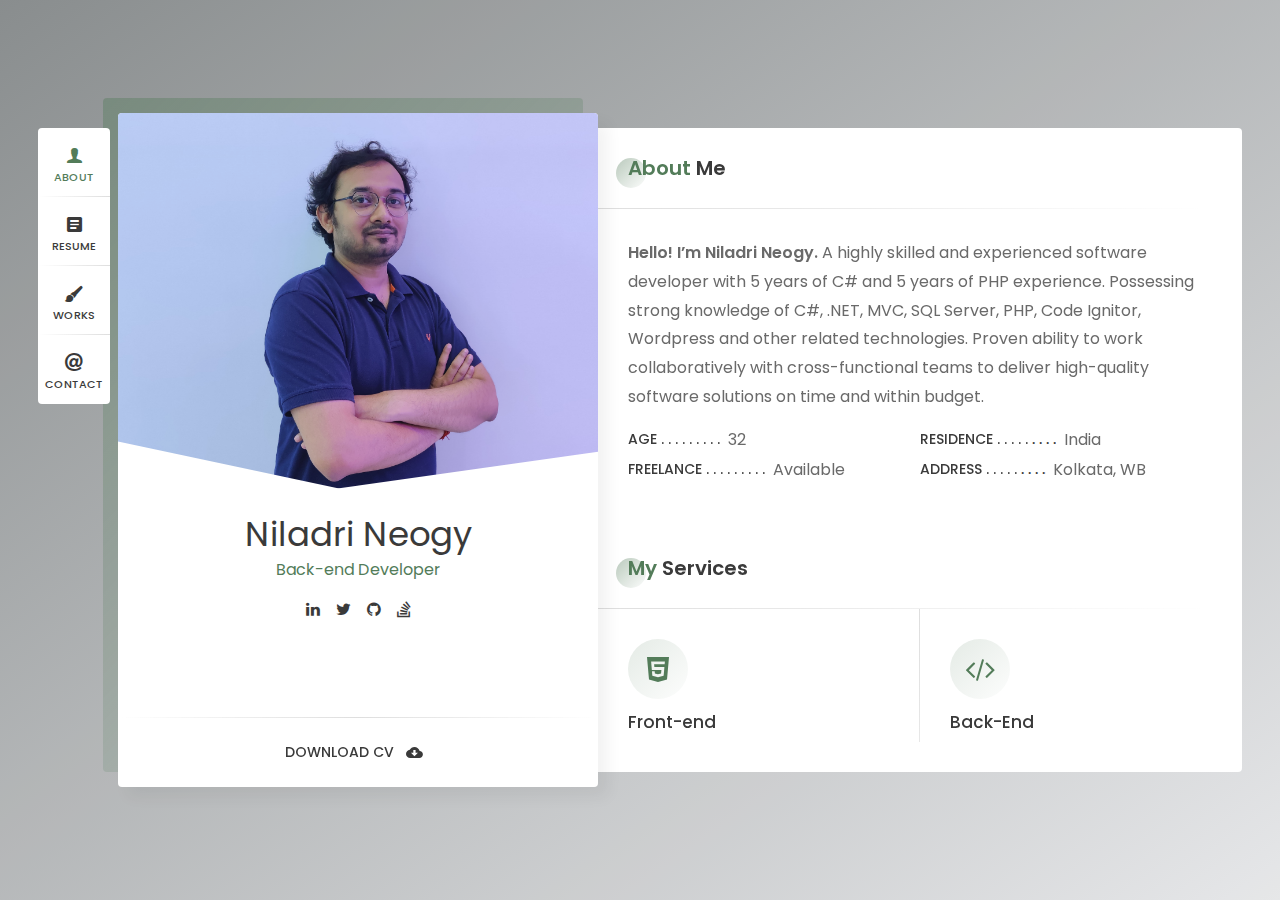
==== commit 3b9a4ba3: "change image name" ====
--- a/index.html
+++ b/index.html
@@ -185,7 +185,7 @@
 
 					<!-- profile image -->
 					<!-- <div class="slide" style="background-image: url(images/profile2.jpg);"></div> -->
-					<div class="slide" style="background-image: url(images/Niladri.jpg);"></div>
+					<div class="slide" style="background-image: url(images/niladri.jpg);"></div>
 
 					<!-- profile titles -->
 					<div class="title">Niladri Neogy</div>
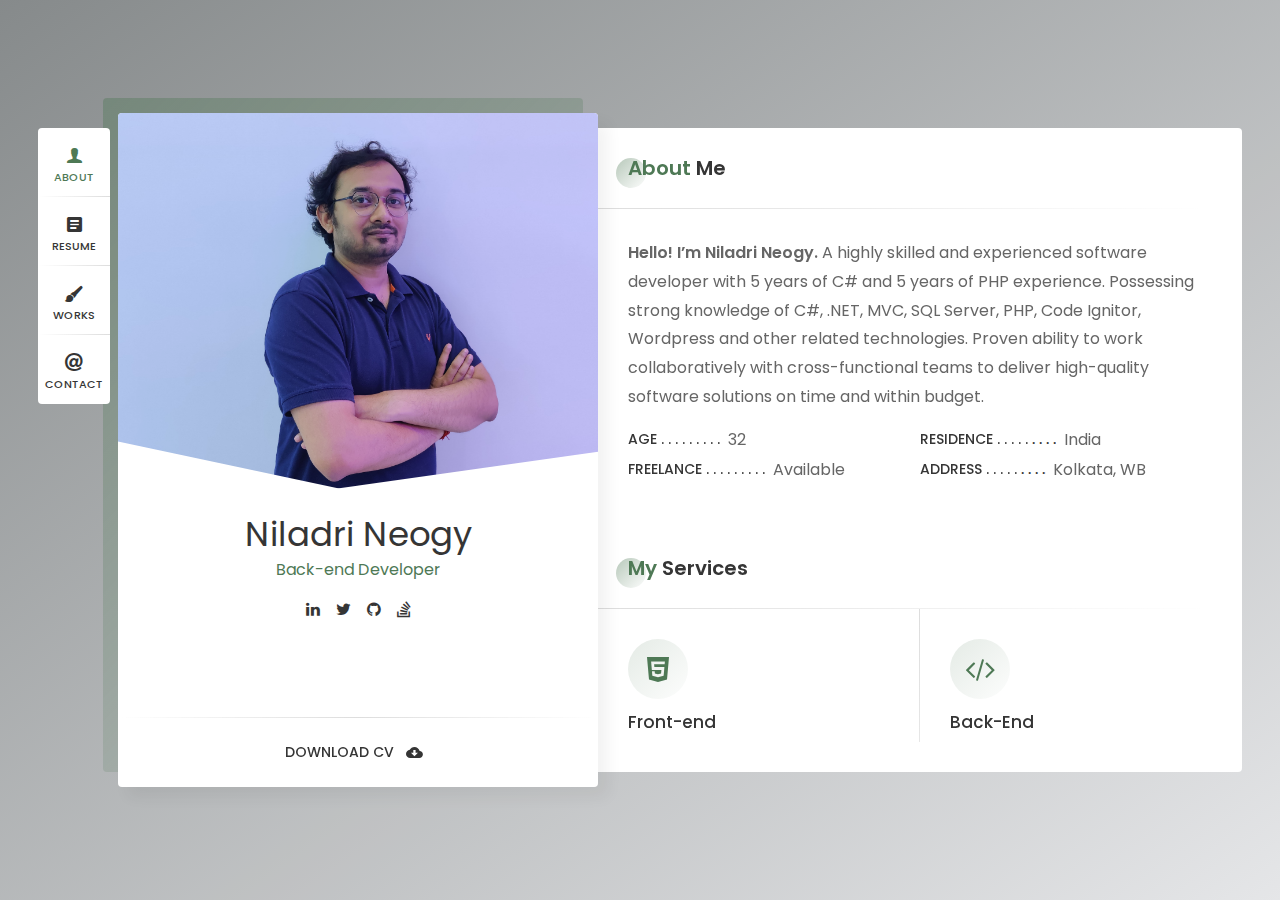
==== commit 37655acf: "updation of contact details" ====
--- a/index.html
+++ b/index.html
@@ -999,9 +999,9 @@
 								<div class="map" id="map"></div>
 								<div class="info-list">
 									<ul>
-										<li><strong>Address . . . . .</strong> London, UK</li>
-										<li><strong>Email . . . . .</strong> adlard@example.com</li>
-										<li><strong>Phone . . . . .</strong> +123 654 78900</li>
+										<li><strong>Address . . . . .</strong> Kolkata, West Bengal</li>
+										<li><strong>Email . . . . .</strong> contact@niladrineogy.com</li>
+										<li><strong>Phone . . . . .</strong> 9876543210</li>
 										<li><strong>Freelance . . . . .</strong> Available</li>
 									</ul>
 								</div>
